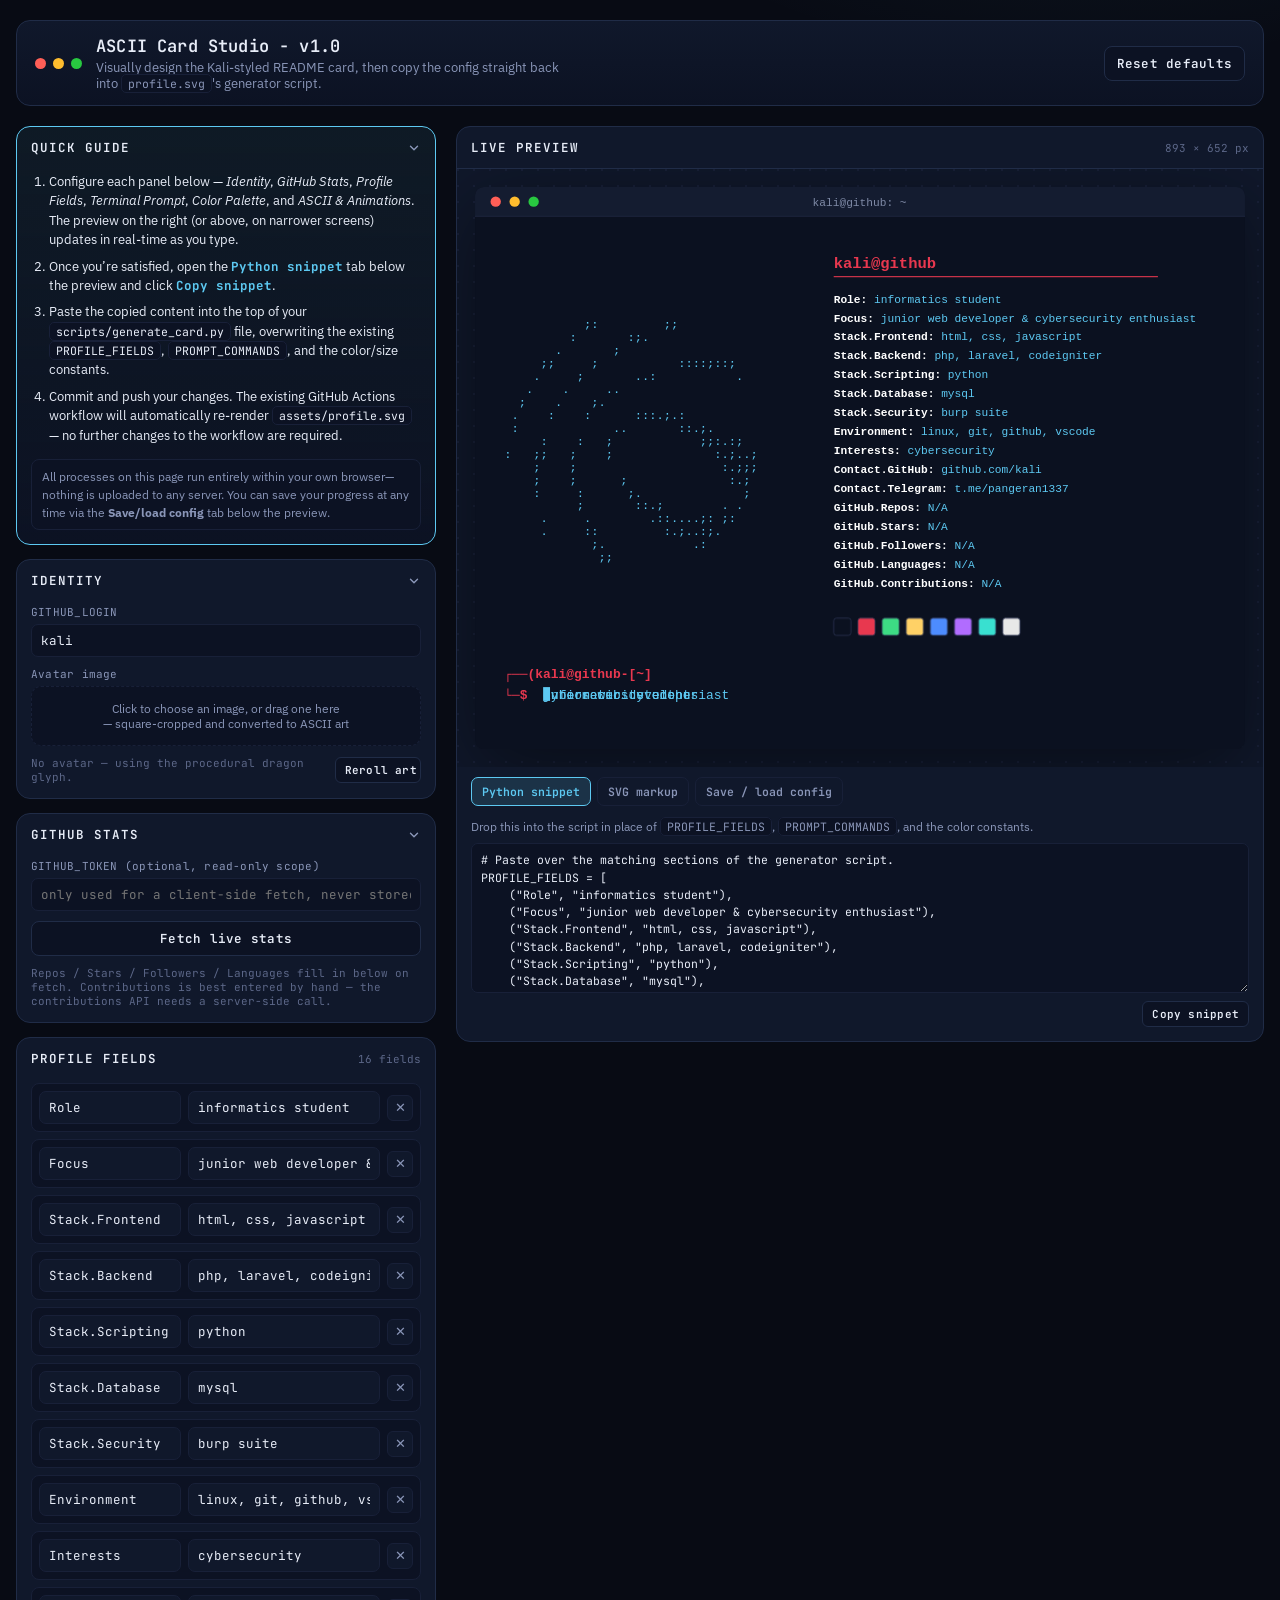
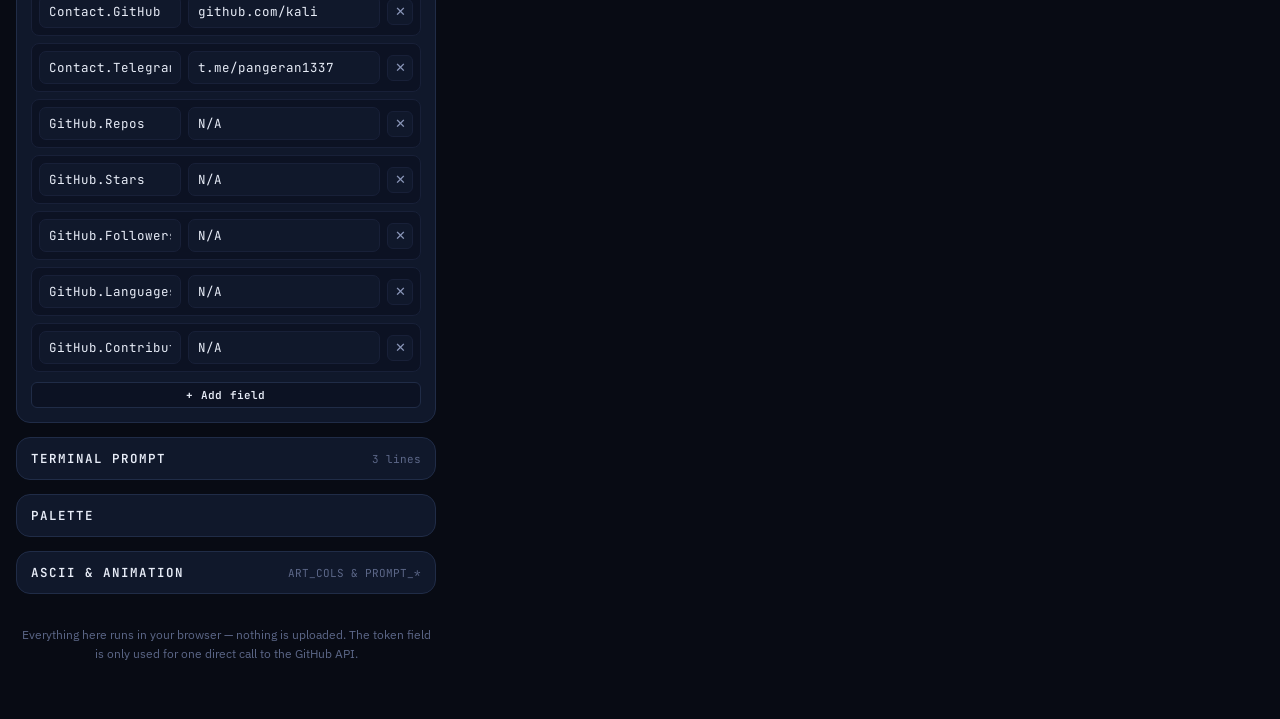
==== index.html @ 42ff266e "feat: add index.html for web version ascii profile card generate" ====
<!--
ASCII Card Studio
Developed by GitHub user @pangeran-droid — github.com/pangeran-droid
Part of the ascii-profile-card repository.
-->
<!doctype html><html><head><meta charset=utf8><meta name=viewport content="width=device-width,initial-scale=1,viewport-fit=cover"><style>:root{color-scheme:light;box-sizing:border-box;padding-top:env(safe-area-inset-top,0px);padding-bottom:env(safe-area-inset-bottom,0px)}html{scroll-padding-top:env(safe-area-inset-top,0px)}body{margin:0;padding:0;font:14px -apple-system,BlinkMacSystemFont,sans-serif;background:#fff;color:#000}img{max-width:100%}[hidden]:not([hidden=until-found i]){display:none!important}</style></head><body>
<title>ASCII Card Studio</title>
<link rel="preconnect" href="https://fonts.googleapis.com">
<link rel="preconnect" href="https://fonts.gstatic.com" crossorigin>
<link href="https://fonts.googleapis.com/css2?family=JetBrains+Mono:wght@400;500;600;700&family=IBM+Plex+Sans:wght@400;500;600&display=swap" rel="stylesheet">
<style>
  /* Layout: two-pane workbench -- a scrollable control rail feeds a sticky
     terminal-card preview; under 860px the preview floats to the top and
     the rail drops below it so the result is always the first thing seen. */
  :root{
    --bg: #080b14;
    --panel: #10182b;
    --panel-2: #0c1223;
    --border: #202c47;
    --border-soft: #182038;
    --fg: #e8edf8;
    --muted: #8a96b8;
    --muted-2: #5c6788;
    --accent: #5dc9f2;
    --accent-soft: rgba(93,201,242,.14);
    --danger: #ef4b61;
    --ok: #3ddc84;
    --warn: #ffd166;
    --font-display: 'JetBrains Mono', ui-monospace, 'SFMono-Regular', Menlo, Consolas, monospace;
    --font-body: 'IBM Plex Sans', system-ui, -apple-system, sans-serif;
    --font-mono: 'JetBrains Mono', ui-monospace, Menlo, monospace;
    color-scheme: dark;
  }
  *{box-sizing:border-box}
  body{
    background:
      radial-gradient(900px 500px at 85% -10%, rgba(93,201,242,.08), transparent 60%),
      var(--bg);
    color:var(--fg);
    font-family:var(--font-body);
    padding-inline:16px;
    min-height:100%;
  }
  ::selection{background:var(--accent-soft);color:var(--fg)}
  h1,h2,h3{font-family:var(--font-display);font-weight:600;letter-spacing:.01em;margin:0}
  a{color:var(--accent)}
  .app{max-width:1280px;margin:0 auto;padding-block:20px 56px}

  .topbar{
    display:flex;align-items:center;gap:14px;flex-wrap:wrap;
    padding:14px 18px;border:1px solid var(--border);border-radius:14px;
    background:linear-gradient(180deg,var(--panel),var(--panel-2));
    margin-bottom:20px;
  }
  .topbar .dots{display:flex;gap:7px;flex:0 0 auto}
  .topbar .dot{width:11px;height:11px;border-radius:50%}
  .topbar .dot.r{background:#ff5f57}.topbar .dot.y{background:#febc2e}.topbar .dot.g{background:#28c840}
  .topbar .titles{flex:1 1 auto;min-width:0}
  .topbar h1{font-size:17px;color:var(--fg)}
  .topbar p{margin:2px 0 0;font-size:12.5px;color:var(--muted);max-width:60ch}
  .topbar .actions{display:flex;gap:8px;flex:0 0 auto}

  .btn{
    font-family:var(--font-display);font-size:12.5px;font-weight:600;letter-spacing:.02em;
    color:var(--fg);background:var(--panel-2);border:1px solid var(--border);
    border-radius:8px;padding:8px 12px;cursor:pointer;white-space:nowrap;
    transition:border-color .15s,background .15s,transform .05s;
  }
  .btn:hover{border-color:var(--accent);background:#0e1730}
  .btn:active{transform:translateY(1px)}
  .btn:focus-visible{outline:2px solid var(--accent);outline-offset:2px}
  .btn.primary{background:var(--accent);color:#06121c;border-color:var(--accent)}
  .btn.primary:hover{background:#7ad4f5}
  .btn.ghost{background:transparent}
  .btn.danger{color:var(--danger);border-color:rgba(239,75,97,.4)}
  .btn.small{padding:5px 9px;font-size:11px;border-radius:6px}
  .btn[disabled]{opacity:.45;cursor:not-allowed}

  .grid{display:grid;grid-template-columns:minmax(0,420px) 1fr;gap:20px;align-items:start}
  @media (max-width:860px){ .grid{grid-template-columns:1fr} }
  .rail{order:1;display:flex;flex-direction:column;gap:14px;min-width:0}
  .stage{order:2;position:sticky;top:16px;min-width:0}
  @media (max-width:860px){
    .rail{order:2}
    .stage{order:1;position:static}
  }

  .card{
    border:1px solid var(--border);border-radius:14px;background:var(--panel);
    overflow:hidden;
  }
  .card > summary, .card > .card-head{
    display:flex;align-items:center;justify-content:space-between;gap:10px;
    padding:12px 14px;cursor:pointer;list-style:none;user-select:none;
  }
  .card > summary::-webkit-details-marker{display:none}
  .card-head h2{font-size:12.5px;text-transform:uppercase;letter-spacing:.08em;color:var(--fg)}
  .card-head .hint{font-size:11px;color:var(--muted-2);font-family:var(--font-mono)}
  .chev{color:var(--muted);transition:transform .15s;flex:0 0 auto}
  details[open] > summary .chev{transform:rotate(90deg)}
  .card-body{padding:4px 14px 14px;display:flex;flex-direction:column;gap:10px}

  label.field{display:flex;flex-direction:column;gap:5px;min-width:0}
  label.field .lbl{font-size:11px;color:var(--muted);font-family:var(--font-mono);letter-spacing:.02em}
  input[type=text], input[type=password], textarea{
    font-family:var(--font-mono);font-size:12.5px;color:var(--fg);
    background:var(--panel-2);border:1px solid var(--border-soft);border-radius:7px;
    padding:7px 9px;width:100%;min-width:0;
  }
  input[type=text]:focus, input[type=password]:focus, textarea:focus{
    outline:none;border-color:var(--accent);
  }
  textarea{resize:vertical;line-height:1.5}
  .row{display:flex;gap:8px;align-items:center;min-width:0}
  .row > *{min-width:0}
  .grow{flex:1 1 auto}

  .listitem{
    display:flex;gap:7px;align-items:center;padding:7px;border:1px solid var(--border-soft);
    border-radius:8px;background:var(--panel-2);
  }
  .listitem input[type=text]{background:var(--panel)}
  .iconbtn{
    flex:0 0 auto;width:26px;height:26px;display:grid;place-items:center;border-radius:6px;
    border:1px solid var(--border-soft);background:var(--panel);color:var(--muted);cursor:pointer;
  }
  .iconbtn:hover{color:var(--danger);border-color:rgba(239,75,97,.4)}

  .colorrow{display:flex;align-items:center;gap:8px}
  .colorrow .swatchpick{flex:0 0 auto;width:30px;height:30px;border-radius:7px;border:1px solid var(--border-soft);padding:0;background:none;cursor:pointer}
  .colorrow .name{flex:0 0 108px;font-size:12px;color:var(--muted);font-family:var(--font-mono)}
  .colorrow input[type=text]{flex:1 1 auto}
  .palettegrid{display:grid;grid-template-columns:repeat(4,1fr);gap:8px}
  .palettegrid .swatchpick{width:100%;aspect-ratio:1;border-radius:8px;border:1px solid var(--border-soft);cursor:pointer}

  .dropzone{
    border:1.5px dashed var(--border-soft);border-radius:10px;padding:14px;text-align:center;
    color:var(--muted);font-size:12px;cursor:pointer;background:var(--panel-2);
  }
  .dropzone:hover{border-color:var(--accent);color:var(--fg)}
  .dropzone.drag{border-color:var(--accent);background:var(--accent-soft)}
  .avatarpreview{display:flex;align-items:center;gap:10px}
  .avatarpreview img{width:44px;height:44px;object-fit:cover;border-radius:8px;border:1px solid var(--border-soft)}
  .statustext{font-size:11px;color:var(--muted-2);font-family:var(--font-mono);min-height:14px}
  .statustext.ok{color:var(--ok)}
  .statustext.err{color:var(--danger)}

  .stagecard{border:1px solid var(--border);border-radius:14px;background:var(--panel);overflow:hidden}
  .stagehead{display:flex;align-items:center;justify-content:space-between;gap:10px;padding:12px 14px;border-bottom:1px solid var(--border)}
  .stagehead h2{font-size:12.5px;text-transform:uppercase;letter-spacing:.08em}
  .dims{font-size:11px;color:var(--muted-2);font-family:var(--font-mono);font-variant-numeric:tabular-nums}
  .stagebody{padding:18px;overflow:auto;background:
    radial-gradient(circle at 1px 1px, var(--border-soft) 1px, transparent 0) 0 0/16px 16px;
  }
  .stagebody svg{display:block;max-width:100%;height:auto;margin-inline:auto;filter:drop-shadow(0 20px 40px rgba(0,0,0,.45))}

  .exporttabs{display:flex;gap:6px;padding:10px 14px 0;flex-wrap:wrap}
  .exporttab{
    font-family:var(--font-display);font-size:11.5px;font-weight:600;color:var(--muted);
    background:transparent;border:1px solid var(--border-soft);border-radius:7px;padding:6px 10px;cursor:pointer;
  }
  .exporttab.active{color:var(--accent);border-color:var(--accent);background:var(--accent-soft)}
  .exportpane{display:none;padding:12px 14px 14px;flex-direction:column;gap:8px}
  .exportpane.active{display:flex}
  .exportpane textarea{height:150px;font-size:11.5px}
  .exportpane p{margin:0;font-size:11.5px;color:var(--muted);line-height:1.5}
  .exportpane .row{justify-content:flex-end}

  code.inline{font-family:var(--font-mono);background:var(--panel-2);border:1px solid var(--border-soft);padding:1px 6px;border-radius:5px;font-size:11.5px}
  .foot{margin-top:18px;font-size:11.5px;color:var(--muted-2);line-height:1.6;text-align:center}
  .foot a{color:var(--muted)}

  .guide{border-color:var(--accent);background:linear-gradient(180deg,rgba(93,201,242,.08),var(--panel-2))}
  .guide ol{margin:0;padding-left:18px;display:flex;flex-direction:column;gap:7px;font-size:12.5px;color:var(--fg);line-height:1.55}
  .guide ol b{color:var(--accent);font-family:var(--font-mono)}
  .guide .note{margin-top:4px;font-size:11.5px;color:var(--muted);background:var(--panel-2);border:1px solid var(--border-soft);border-radius:8px;padding:8px 10px;line-height:1.55}

  .fieldgrid2{display:grid;grid-template-columns:1fr 1fr;gap:10px}
  @media (max-width:420px){ .fieldgrid2{grid-template-columns:1fr} }
  label.field input[type=number]{
    font-family:var(--font-mono);font-size:12.5px;color:var(--fg);
    background:var(--panel-2);border:1px solid var(--border-soft);border-radius:7px;
    padding:7px 9px;width:100%;
  }
  label.field input[type=number]:focus{outline:none;border-color:var(--accent)}
  label.field input[type=range]{width:100%;accent-color:var(--accent)}
  .rangeval{font-family:var(--font-mono);font-size:11px;color:var(--accent);font-variant-numeric:tabular-nums}
  .helptext{font-size:11px;color:var(--muted-2);line-height:1.5;margin:0}
</style>

<div class="app">

  <div class="topbar">
    <div class="dots"><span class="dot r"></span><span class="dot y"></span><span class="dot g"></span></div>
    <div class="titles">
      <h1>ASCII Card Studio - v1.0</h1>
      <p>Visually design the Kali-styled README card, then copy the config straight back into <code class="inline">profile.svg</code>'s generator script.</p>
    </div>
    <div class="actions">
      <button class="btn" id="btnReset" type="button">Reset defaults</button>
    </div>
  </div>

  <div class="grid">

    <div class="rail">

      <details class="card guide" open>
        <summary class="card-head"><h2>Quick guide</h2><svg class="chev" width="14" height="14" viewBox="0 0 24 24" fill="none"><path d="M9 6l6 6-6 6" stroke="currentColor" stroke-width="2.4" stroke-linecap="round" stroke-linejoin="round"/></svg></summary>
        <div class="card-body">
        <ol>
          <li>Configure each panel below — <i>Identity</i>, <i>GitHub Stats</i>, <i>Profile Fields</i>, <i>Terminal Prompt</i>, <i>Color Palette</i>, and <i>ASCII &amp; Animations</i>. The preview on the right (or above, on narrower screens) updates in real-time as you type.</li>
          <li>Once you’re satisfied, open the <b>Python snippet</b> tab below the preview and click <b>Copy snippet</b>.</li>
          <li>Paste the copied content into the top of your <code class="inline">scripts/generate_card.py</code> file, overwriting the existing <code class="inline">PROFILE_FIELDS</code>, <code class="inline">PROMPT_COMMANDS</code>, and the color/size constants.</li>
          <li>Commit and push your changes. The existing GitHub Actions workflow will automatically re-render <code class="inline">assets/profile.svg</code> — no further changes to the workflow are required.</li>
        </ol>
          <div class="note">All processes on this page run entirely within your own browser—nothing is uploaded to any server. You can save your progress at any time via the <b>Save/load config</b> tab below the preview.</div>
        </div>
      </details>

      <details class="card" open>
        <summary class="card-head"><h2>Identity</h2><svg class="chev" width="14" height="14" viewBox="0 0 24 24" fill="none"><path d="M9 6l6 6-6 6" stroke="currentColor" stroke-width="2.4" stroke-linecap="round" stroke-linejoin="round"/></svg></summary>
        <div class="card-body">
          <label class="field">
            <span class="lbl">GITHUB_LOGIN</span>
            <input type="text" id="inpLogin" value="kali" spellcheck="false">
          </label>

          <label class="field">
            <span class="lbl">Avatar image</span>
            <div class="dropzone" id="dropzone" tabindex="0" role="button" aria-label="Upload avatar image">
              Click to choose an image, or drag one here<br>— square-cropped and converted to ASCII art
            </div>
            <input type="file" id="inpAvatar" accept="image/*" hidden>
          </label>
          <div class="avatarpreview" id="avatarPreviewRow" hidden>
            <img id="avatarThumb" alt="">
            <div class="grow">
              <div style="font-size:12px">Avatar set</div>
              <div class="statustext" id="avatarStatus"></div>
            </div>
            <button class="btn small danger" id="btnRemoveAvatar" type="button">Remove</button>
          </div>
          <div class="row" id="rerollRow">
            <span class="statustext grow" id="dragonStatus">No avatar — using the procedural dragon glyph.</span>
            <button class="btn small" id="btnReroll" type="button">Reroll art</button>
          </div>
        </div>
      </details>

      <details class="card" open>
        <summary class="card-head"><h2>GitHub stats</h2><svg class="chev" width="14" height="14" viewBox="0 0 24 24" fill="none"><path d="M9 6l6 6-6 6" stroke="currentColor" stroke-width="2.4" stroke-linecap="round" stroke-linejoin="round"/></svg></summary>
        <div class="card-body">
          <label class="field">
            <span class="lbl">GITHUB_TOKEN (optional, read-only scope)</span>
            <input type="password" id="inpToken" placeholder="only used for a client-side fetch, never stored" spellcheck="false">
          </label>
          <div class="row">
            <button class="btn grow" id="btnFetchStats" type="button">Fetch live stats</button>
          </div>
          <div class="statustext" id="statsStatus">Repos / Stars / Followers / Languages fill in below on fetch. Contributions is best entered by hand — the contributions API needs a server-side call.</div>
        </div>
      </details>

      <details class="card" open>
        <summary class="card-head"><h2>Profile fields</h2><span class="hint" id="fieldsCount"></span></summary>
        <div class="card-body">
          <div id="fieldsList" style="display:flex;flex-direction:column;gap:7px"></div>
          <button class="btn small" id="btnAddField" type="button">+ Add field</button>
        </div>
      </details>

      <details class="card">
        <summary class="card-head"><h2>Terminal prompt</h2><span class="hint" id="promptCount"></span></summary>
        <div class="card-body">
          <p style="margin:0;font-size:11.5px;color:var(--muted)">Each line is typed, held, then deleted in the looping terminal prompt.</p>
          <div id="promptList" style="display:flex;flex-direction:column;gap:7px"></div>
          <button class="btn small" id="btnAddPrompt" type="button">+ Add line</button>
        </div>
      </details>

      <details class="card">
        <summary class="card-head"><h2>Palette</h2></summary>
        <div class="card-body">
          <div class="colorrow"><span class="name">Window bg</span><input type="color" class="swatchpick" id="pickBg"><input type="text" class="grow" id="textBg"></div>
          <div class="colorrow"><span class="name">Title bar</span><input type="color" class="swatchpick" id="pickTitlebar"><input type="text" class="grow" id="textTitlebar"></div>
          <div class="colorrow"><span class="name">Title text</span><input type="color" class="swatchpick" id="pickTitleText"><input type="text" class="grow" id="textTitleText"></div>
          <div class="colorrow"><span class="name">ASCII art</span><input type="color" class="swatchpick" id="pickAccent"><input type="text" class="grow" id="textAccent"></div>
          <div class="colorrow"><span class="name">Header / prompt</span><input type="color" class="swatchpick" id="pickHeader"><input type="text" class="grow" id="textHeader"></div>
          <div class="colorrow"><span class="name">Field labels</span><input type="color" class="swatchpick" id="pickLabel"><input type="text" class="grow" id="textLabel"></div>
          <div class="colorrow"><span class="name">Field values</span><input type="color" class="swatchpick" id="pickValue"><input type="text" class="grow" id="textValue"></div>
          <span class="lbl" style="margin-top:4px">Swatch row (8)</span>
          <div class="palettegrid" id="paletteGrid"></div>
        </div>
      </details>

      <details class="card">
        <summary class="card-head"><h2>ASCII &amp; animation</h2><span class="hint">ART_COLS &amp; PROMPT_*</span></summary>
        <div class="card-body">
          <label class="field">
            <span class="lbl">ART_COLS — ASCII art width (in characters)</span>
            <div class="row">
              <input type="range" id="rngArtCols" min="20" max="60" step="1" class="grow">
              <span class="rangeval" id="valArtCols">40</span>
            </div>
            <p class="helptext">A higher value results in a more detailed avatar/dragon, but makes the card wider.</p>
          </label>

          <div class="fieldgrid2">
            <label class="field">
              <span class="lbl">Typing speed (seconds/character)</span>
              <input type="number" id="inpTypeSpeed" min="0.01" max="1" step="0.01">
            </label>
            <label class="field">
              <span class="lbl">Deleting speed (seconds/character)</span>
              <input type="number" id="inpDeleteSpeed" min="0.01" max="1" step="0.005">
            </label>
            <label class="field">
              <span class="lbl">Pause after typing finishes (seconds)</span>
              <input type="number" id="inpHoldTime" min="0" max="10" step="0.1">
            </label>
            <label class="field">
              <span class="lbl">Pause before the next line (seconds)</span>
              <input type="number" id="inpGapTime" min="0" max="10" step="0.1">
            </label>
          </div>
          <p class="helptext">These values ​​correspond exactly to <code class="inline">ART_COLS</code>, <code class="inline">PROMPT_TYPE_SPEED</code>, <code class="inline">PROMPT_DELETE_SPEED</code>, <code class="inline">PROMPT_HOLD_TIME</code>, and <code class="inline">PROMPT_GAP_TIME</code> in the Python script—changing them here will also update them in the Python snippet tab.</p>
        </div>
      </details>

      <div class="foot">Everything here runs in your browser — nothing is uploaded. The token field is only used for one direct call to the GitHub API.</div>
    </div>

    <div class="stage">
      <div class="stagecard">
        <div class="stagehead">
          <h2>Live preview</h2>
          <span class="dims" id="dimsText">— × —</span>
        </div>
        <div class="stagebody">
          <div id="svgHost"></div>
        </div>
        <div class="exporttabs">
          <button class="exporttab active" data-pane="python" type="button">Python snippet</button>
          <button class="exporttab" data-pane="svg" type="button">SVG markup</button>
          <button class="exporttab" data-pane="config" type="button">Save / load config</button>
        </div>

        <div class="exportpane active" data-pane="python">
          <p>Drop this into the script in place of <code class="inline">PROFILE_FIELDS</code>, <code class="inline">PROMPT_COMMANDS</code>, and the color constants.</p>
          <textarea id="outPython" readonly spellcheck="false"></textarea>
          <div class="row"><button class="btn small" id="btnCopyPython" type="button">Copy snippet</button></div>
        </div>

        <div class="exportpane" data-pane="svg">
          <p>Download links can't trigger a save from inside this preview — copy the markup, or open it in a new tab and use the browser's "Save As".</p>
          <textarea id="outSvg" readonly spellcheck="false"></textarea>
          <div class="row">
            <a class="btn small ghost" id="linkOpenSvg" target="_blank" rel="noopener">Open in new tab</a>
            <button class="btn small" id="btnCopySvg" type="button">Copy markup</button>
          </div>
        </div>

        <div class="exportpane" data-pane="config">
          <p>Save your in-progress design to come back to later, including the avatar.</p>
          <textarea id="outConfig" readonly spellcheck="false"></textarea>
          <div class="row">
            <label class="btn small ghost" style="cursor:pointer">Load file<input type="file" id="inpConfigFile" accept="application/json" hidden></label>
            <button class="btn small" id="btnCopyConfig" type="button">Copy JSON</button>
          </div>
          <label class="field">
            <span class="lbl">…or paste config JSON here and apply</span>
            <textarea id="inpConfigPaste" placeholder="{ &quot;login&quot;: ... }" spellcheck="false" style="height:70px"></textarea>
          </label>
          <div class="row"><button class="btn small" id="btnApplyConfig" type="button">Apply pasted config</button></div>
          <div class="statustext" id="configStatus"></div>
        </div>
      </div>
    </div>

  </div>
</div>

<script>
(function(){
  "use strict";

  // ---- constants ported from the Python generator -------------------------
  var RAMP = " .:+#@";
  var CELL_W = 8.4, CELL_H = 15.0, ART_COLS = 40, TITLEBAR_H = 34;
  var PROMPT_TYPE_SPEED = 0.08, PROMPT_DELETE_SPEED = 0.045,
      PROMPT_HOLD_TIME = 1.1, PROMPT_GAP_TIME = 0.4, PROMPT_CHAR_W = 9.0;

  function xmlEscape(s){
    return String(s)
      .replace(/&/g,'&amp;').replace(/</g,'&lt;').replace(/>/g,'&gt;')
      .replace(/"/g,'&quot;').replace(/'/g,'&apos;');
  }
  function pyStr(s){ return '"' + String(s).replace(/\\/g,'\\\\').replace(/"/g,'\\"') + '"'; }
  function clamp(v,a,b){ return Math.max(a, Math.min(b, v)); }
  function mod(a,n){ return ((a % n) + n) % n; }

  // ---- default state --------------------------------------------------------
  function defaultState(){
    return {
      login: "kali",
      fields: [
        ["Role", "informatics student"],
        ["Focus", "junior web developer & cybersecurity enthusiast"],
        ["Stack.Frontend", "html, css, javascript"],
        ["Stack.Backend", "php, laravel, codeigniter"],
        ["Stack.Scripting", "python"],
        ["Stack.Database", "mysql"],
        ["Stack.Security", "burp suite"],
        ["Environment", "linux, git, github, vscode"],
        ["Interests", "cybersecurity"],
        ["Contact.GitHub", "github.com/kali"],
        ["Contact.Telegram", "t.me/pangeran1337"],
        ["GitHub.Repos", "N/A"],
        ["GitHub.Stars", "N/A"],
        ["GitHub.Followers", "N/A"],
        ["GitHub.Languages", "N/A"],
        ["GitHub.Contributions", "N/A"]
      ],
      promptCommands: ["informatics student", "junior web developer", "cybersecurity enthusiast"],
      colors: {
        bg: "#0b1120", titlebar: "#141c30", titleText: "#7f8aa6",
        accent: "#5dc9f2", header: "#e8384f", label: "#ffffff", value: "#5dc9f2",
        palette: ["#0b1120", "#e8384f", "#3ddc84", "#ffd166", "#4d8cff", "#b16cff", "#39e0d0", "#e8e8e8"]
      },
      advanced: {
        artCols: 40,
        typeSpeed: 0.08,
        deleteSpeed: 0.045,
        holdTime: 1.1,
        gapTime: 0.4,
        charW: 9.0
      },
      avatarDataUrl: null
    };
  }
  var state = defaultState();
  var artRows = [];
  var avatarImgEl = null; // cached <img> so ART_COLS changes can re-sample without a re-upload

  function syncAdvancedGlobals(){
    ART_COLS = clamp(Math.round(state.advanced.artCols) || 40, 10, 120);
    PROMPT_TYPE_SPEED = state.advanced.typeSpeed > 0 ? state.advanced.typeSpeed : 0.08;
    PROMPT_DELETE_SPEED = state.advanced.deleteSpeed > 0 ? state.advanced.deleteSpeed : 0.045;
    PROMPT_HOLD_TIME = Math.max(0, state.advanced.holdTime);
    PROMPT_GAP_TIME = Math.max(0, state.advanced.gapTime);
    PROMPT_CHAR_W = Math.max(0, state.advanced.charW);
  }

  // ---- procedural dragon art (used when no avatar is set) -------------------
  function asciiRowsDragon(){
    var rowsN = Math.max(1, Math.round(ART_COLS * (CELL_W / CELL_H)));
    var midChars = ":;.";
    function inDragon(x, y){
      var nx = (x - ART_COLS * 0.42) / (ART_COLS / 2);
      var ny = (y - rowsN * 0.5) / (rowsN / 2);
      var r = Math.sqrt(nx*nx + ny*ny);
      var theta = (nx * 3.4 + ny * 2.1);
      var spiral = Math.abs(mod(r * 5.0 - theta, 2.0) - 1.0) < 0.22;
      return spiral && r < 0.9;
    }
    var out = [];
    for (var y = 0; y < rowsN; y++){
      var line = "";
      for (var x = 0; x < ART_COLS; x++){
        if (inDragon(x, y)) line += (Math.random() < 0.12) ? " " : midChars[Math.floor(Math.random()*midChars.length)];
        else line += " ";
      }
      out.push(line);
    }
    return out;
  }

  // ---- avatar -> ASCII art via canvas ---------------------------------------
  function asciiRowsFromImage(img){
    return new Promise(function(resolve){
      var w = img.naturalWidth, h = img.naturalHeight;
      var side = Math.min(w, h);
      var left = Math.floor((w - side) / 2), top = Math.floor((h - side) / 2);
      var cap = 420;
      var scale = side > cap ? cap / side : 1;
      var outSide = Math.max(1, Math.round(side * scale));

      var crop = document.createElement("canvas");
      crop.width = outSide; crop.height = outSide;
      var cctx = crop.getContext("2d");
      cctx.drawImage(img, left, top, side, side, 0, 0, outSide, outSide);
      var data = cctx.getImageData(0, 0, outSide, outSide).data;

      var minAlpha = 255;
      for (var i = 3; i < data.length; i += 4) if (data[i] < minAlpha) minAlpha = data[i];
      var hasRealAlpha = minAlpha < 250;

      var n = outSide * outSide;
      var alphaArr = new Float32Array(n);
      var grayArr = new Float32Array(n);

      if (hasRealAlpha){
        for (var p0 = 0, idx0 = 3; p0 < n; p0++, idx0 += 4) alphaArr[p0] = data[idx0];
      } else {
        var m = Math.max(2, Math.round(outSide * 0.05));
        var rs = [], gs = [], bs = [];
        function collect(x0,x1,y0,y1){
          for (var y = y0; y < y1; y++) for (var x = x0; x < x1; x++){
            var k = (y * outSide + x) * 4;
            rs.push(data[k]); gs.push(data[k+1]); bs.push(data[k+2]);
          }
        }
        collect(0, m, 0, m); collect(outSide-m, outSide, 0, m);
        collect(0, m, outSide-m, outSide); collect(outSide-m, outSide, outSide-m, outSide);
        function median(arr){ var s = arr.slice().sort(function(a,b){return a-b;}); var mid = Math.floor(s.length/2); return s.length % 2 ? s[mid] : (s[mid-1]+s[mid])/2; }
        var br = median(rs), bgc = median(gs), bb = median(bs);
        for (var y2 = 0; y2 < outSide; y2++) for (var x2 = 0; x2 < outSide; x2++){
          var k2 = (y2*outSide+x2)*4;
          var dr = data[k2]-br, dg = data[k2+1]-bgc, db = data[k2+2]-bb;
          var dist = Math.sqrt(dr*dr+dg*dg+db*db);
          alphaArr[y2*outSide+x2] = clamp((dist - 42.0) * 6.0, 0, 255);
        }
      }
      for (var p1 = 0, idx1 = 0; p1 < n; p1++, idx1 += 4){
        grayArr[p1] = data[idx1]*0.299 + data[idx1+1]*0.587 + data[idx1+2]*0.114;
      }

      var rowsN = Math.max(1, Math.round(ART_COLS * (CELL_W / CELL_H)));

      function resizeChannel(arr){
        var src = document.createElement("canvas");
        src.width = outSide; src.height = outSide;
        var sctx = src.getContext("2d");
        var sdata = sctx.createImageData(outSide, outSide);
        for (var q = 0; q < arr.length; q++){
          var v = clamp(Math.round(arr[q]), 0, 255);
          sdata.data[q*4] = v; sdata.data[q*4+1] = v; sdata.data[q*4+2] = v; sdata.data[q*4+3] = 255;
        }
        sctx.putImageData(sdata, 0, 0);
        var dst = document.createElement("canvas");
        dst.width = ART_COLS; dst.height = rowsN;
        var dctx = dst.getContext("2d");
        dctx.imageSmoothingEnabled = true;
        try { dctx.imageSmoothingQuality = "high"; } catch(e){}
        dctx.drawImage(src, 0, 0, outSide, outSide, 0, 0, ART_COLS, rowsN);
        return dctx.getImageData(0, 0, ART_COLS, rowsN).data;
      }

      var alphaSmall = resizeChannel(alphaArr);
      var graySmall = resizeChannel(grayArr);

      var rows = [];
      for (var ry = 0; ry < rowsN; ry++){
        var line = "";
        for (var rx = 0; rx < ART_COLS; rx++){
          var pp = (ry*ART_COLS+rx)*4;
          var fg = alphaSmall[pp] / 255.0;
          if (fg < 0.22){ line += " "; continue; }
          var lum = graySmall[pp] / 255.0;
          var ci = Math.min(RAMP.length - 2, Math.floor(lum * (RAMP.length - 1)));
          line += RAMP[ci];
        }
        rows.push(line);
      }
      resolve(rows);
    });
  }

  // ---- terminal prompt typing animation (SVG) --------------------------------
  function buildPromptTypingSvg(commands, x, y){
    if (!commands.length) commands = [""];
    var durations = commands.map(function(c){
      var n = Math.max(1, c.length);
      return n*PROMPT_TYPE_SPEED + PROMPT_HOLD_TIME + n*PROMPT_DELETE_SPEED + PROMPT_GAP_TIME;
    });
    var total = durations.reduce(function(a,b){return a+b;}, 0) || 1;
    var maxW = Math.max.apply(null, commands.map(function(c){return c.length;})) * PROMPT_CHAR_W;

    var keyframesCss = [], cursorStops = [], groupsSvg = [];
    var t = 0;
    commands.forEach(function(cmd, i){
      var n = Math.max(1, cmd.length);
      var fullW = n * PROMPT_CHAR_W;
      var typeDur = n * PROMPT_TYPE_SPEED;
      var deleteDur = n * PROMPT_DELETE_SPEED;
      var tStart = t;
      var tTypeEnd = tStart + typeDur;
      var tHoldEnd = tTypeEnd + PROMPT_HOLD_TIME;
      var tDeleteEnd = tHoldEnd + deleteDur;
      t = tDeleteEnd + PROMPT_GAP_TIME;

      function pct(sec){ return Math.round(clamp(sec/total*100, 0, 100) * 1000) / 1000; }

      var stops = [
        [0, 0, "steps(1, jump-end)"],
        [pct(tStart), 0, "steps(" + n + ", jump-end)"],
        [pct(tTypeEnd), fullW, "steps(1, jump-end)"],
        [pct(tHoldEnd), fullW, "steps(" + n + ", jump-end)"],
        [pct(tDeleteEnd), 0, "steps(1, jump-end)"],
        [100, 0, "steps(1, jump-end)"]
      ];
      var seen = [];
      stops.forEach(function(s){
        if (seen.length && seen[seen.length-1][0] === s[0]) seen[seen.length-1] = s;
        else seen.push(s);
      });

      var body = seen.map(function(s){ return s[0] + "% { width: " + s[1].toFixed(1) + "px; animation-timing-function: " + s[2] + "; }"; }).join(" ");
      keyframesCss.push("@keyframes promptClip" + i + " { " + body + " }");
      cursorStops = cursorStops.concat(seen);

      groupsSvg.push('\n      <clipPath id="promptClip' + i + '">\n        <rect x="' + x + '" y="' + (y-14) + '" width="' + fullW.toFixed(1) + '" height="20" class="promptClipRect' + i + '" />\n      </clipPath>');
    });

    var textSvg = commands.map(function(cmd, i){
      var fullW = Math.max(1, cmd.length) * PROMPT_CHAR_W;
      return '\n      <text x="' + x + '" y="' + y + '" class="promptcmd" clip-path="url(#promptClip' + i + ')" textLength="' + fullW.toFixed(1) + '" lengthAdjust="spacingAndGlyphs" xml:space="preserve">' + xmlEscape(cmd) + '</text>';
    }).join("");

    var clipAnimCss = commands.map(function(_, i){
      return ".promptClipRect" + i + " { animation: promptClip" + i + " " + total.toFixed(3) + "s infinite; }";
    }).join("\n      ");

    var cursorBody = cursorStops.map(function(s){
      return s[0] + "% { transform: translateX(" + s[1].toFixed(1) + "px); animation-timing-function: " + s[2] + "; }";
    }).join(" ");
    var cursorCss = "@keyframes promptCursorMove { " + cursorBody + " }\n      .promptcursor { animation: promptCursorMove " + total.toFixed(3) + "s infinite, blink 1s steps(1) infinite; }";

    var cursorSvg = '<rect x="' + x.toFixed(1) + '" y="' + (y-14).toFixed(1) + '" width="8" height="16" class="promptcursor" />';

    var style = keyframesCss.join("\n      ") + "\n      " + clipAnimCss + "\n      " + cursorCss;
    var defs = groupsSvg.join("");
    return { style: style, defs: defs, cmdSvg: textSvg, cursorSvg: cursorSvg, maxW: maxW };
  }

  // ---- full card SVG, ported 1:1 from build_svg() in the Python script -------
  function buildSvg(rows, fields, login, colors, promptCommands){
    var PAD = 34, ART_W = ART_COLS * CELL_W, ART_H = rows.length * CELL_H, GAP = 46,
        FIELD_LINE_H = 22, HEADER_H = 26, RULE_GAP = 10, SWATCH = 20, SWATCH_GAP = 8, PROMPT_H = 62;

    var infoX = PAD + ART_W + GAP;
    var headerY = TITLEBAR_H + PAD + HEADER_H;
    var ruleY = headerY + RULE_GAP;
    var fieldsStartY = ruleY + 30;

    var fieldsH = fields.length * FIELD_LINE_H;
    var swatchY = fieldsStartY + fieldsH + 14;
    var infoBottom = swatchY + SWATCH + 10;

    var artTop = fieldsStartY - 12;
    var artBottom = artTop + ART_H;
    var contentBottom = Math.max(infoBottom, artBottom);

    var promptY = contentBottom + 40;
    var H = promptY + PROMPT_H + 20;
    var headerText = login + "@github";
    var ruleLen = Math.max(headerText.length + 2, ART_COLS);
    var longestField = 0;
    fields.forEach(function(f){ longestField = Math.max(longestField, (f[0] + ": " + f[1]).length); });
    var W = infoX + Math.max(360, longestField * 8.2) + PAD;

    var artSvg = rows.map(function(row, i){
      var y = artTop + i*CELL_H + CELL_H*0.8;
      var delay = Math.round(i*0.045*1000)/1000;
      return '\n      <text x="' + PAD + '" y="' + y.toFixed(1) + '" class="art fadein" style="animation-delay:' + delay + 's" textLength="' + ART_W.toFixed(1) + '" lengthAdjust="spacingAndGlyphs" xml:space="preserve">' + xmlEscape(row) + '</text>';
    }).join("");

    var headerSvg = '<text x="' + infoX + '" y="' + headerY + '" class="header">' + xmlEscape(headerText) + '</text>\n  <line x1="' + infoX + '" y1="' + ruleY + '" x2="' + (infoX + ruleLen*9.4) + '" y2="' + ruleY + '" class="rule" />';

    var fieldLines = fields.map(function(f, i){
      var y = fieldsStartY + i*FIELD_LINE_H;
      var delay = 0.5 + i*0.06;
      return '\n      <text x="' + infoX + '" y="' + y + '" class="fieldline typewriter" style="animation-delay:' + delay.toFixed(2) + 's"><tspan class="label">' + xmlEscape(f[0]) + ':</tspan> <tspan class="value">' + xmlEscape(f[1]) + '</tspan></text>';
    }).join("");

    var swatchLines = colors.palette.map(function(color, i){
      var x = infoX + i*(SWATCH + SWATCH_GAP);
      var delay = 0.5 + fields.length*0.06 + i*0.05;
      return '\n      <rect x="' + x.toFixed(1) + '" y="' + swatchY.toFixed(1) + '" width="' + SWATCH + '" height="' + SWATCH + '" rx="3" fill="' + color + '" stroke="#2a3350" stroke-width="1" class="swatch" style="animation-delay:' + delay.toFixed(2) + 's" />';
    }).join("");

    var promptLine1 = "┌──(" + login + "@github-[~]";
    var promptLine2 = "└─$ ";
    var typedX = PAD + (promptLine2.length + 1) * 9.0;
    var typedY = promptY + 24;
    var pp = buildPromptTypingSvg(promptCommands, typedX, typedY);

    var promptSvg = '<text x="' + PAD + '" y="' + promptY + '" class="prompt">' + xmlEscape(promptLine1) + '</text>\n  <text x="' + PAD + '" y="' + typedY + '" class="prompt">' + xmlEscape(promptLine2) + '</text>\n  ' + pp.cmdSvg + '\n  ' + pp.cursorSvg;

    W = Math.max(W, typedX + pp.maxW + PAD);

    var titleText = login + "@github: ~";
    var chromeSvg = '\n  <rect x="0" y="0" width="' + W.toFixed(0) + '" height="' + H.toFixed(0) + '" rx="10" fill="' + colors.bg + '" />\n  <path d="M0,10 a10,10 0 0 1 10,-10 h' + (W-20).toFixed(0) + ' a10,10 0 0 1 10,10 v' + (TITLEBAR_H-10).toFixed(0) + ' h-' + W.toFixed(0) + ' z" fill="' + colors.titlebar + '" />\n  <circle cx="24" cy="' + (TITLEBAR_H/2).toFixed(0) + '" r="6" fill="#ff5f57" />\n  <circle cx="46" cy="' + (TITLEBAR_H/2).toFixed(0) + '" r="6" fill="#febc2e" />\n  <circle cx="68" cy="' + (TITLEBAR_H/2).toFixed(0) + '" r="6" fill="#28c840" />\n  <text x="' + (W/2).toFixed(0) + '" y="' + (TITLEBAR_H/2+5).toFixed(0) + '" text-anchor="middle" class="titletext">' + xmlEscape(titleText) + '</text>\n  <line x1="0" y1="' + TITLEBAR_H + '" x2="' + W.toFixed(0) + '" y2="' + TITLEBAR_H + '" stroke="#1f2740" stroke-width="1" />';

    return '<svg width="' + W.toFixed(0) + '" height="' + H.toFixed(0) + '" viewBox="0 0 ' + W.toFixed(0) + ' ' + H.toFixed(0) + '" xmlns="http://www.w3.org/2000/svg">\n  <defs>\n    <style>\n      .art { font-family: \'Courier New\', monospace; font-size: ' + (CELL_H*0.82).toFixed(1) + 'px; fill: ' + colors.accent + '; white-space: pre; }\n      .header { font-family: \'Courier New\', monospace; font-size: 18px; font-weight: bold; fill: ' + colors.header + '; }\n      .rule { stroke: ' + colors.header + '; stroke-width: 1.4; opacity: 0.85; }\n      .fieldline { font-family: \'Courier New\', monospace; font-size: 13px; }\n      .label { fill: ' + colors.label + '; font-weight: bold; }\n      .value { fill: ' + colors.value + '; }\n      .prompt { font-family: \'Courier New\', monospace; font-size: 15px; font-weight: bold; fill: ' + colors.header + '; }\n      .titletext { font-family: \'Courier New\', monospace; font-size: 13px; fill: ' + colors.titleText + '; }\n      .promptcmd { font-family: \'Courier New\', monospace; font-size: 15px; fill: ' + colors.value + '; white-space: pre; }\n      .promptcursor { fill: ' + colors.accent + '; }\n      ' + pp.style + '\n      .fadein { animation-name: reveal; animation-duration: 0.35s; animation-fill-mode: forwards; animation-timing-function: steps(1); }\n      .typewriter { animation-name: reveal; animation-duration: 0.4s; animation-fill-mode: forwards; animation-timing-function: steps(1); }\n      .swatch { animation-name: revealSwatch; animation-duration: 0.35s; animation-fill-mode: forwards; animation-timing-function: steps(1); }\n      @keyframes reveal { 0% { opacity: 0; } 1%, 100% { opacity: 1; } }\n      @keyframes revealSwatch { 0% { opacity: 0; } 1%, 100% { opacity: 1; } }\n      @keyframes blink { 0%, 49% { opacity: 1; } 50%, 100% { opacity: 0; } }\n    </style>\n    ' + pp.defs + '\n  </defs>\n  ' + chromeSvg + '\n\n  ' + artSvg + '\n\n  ' + headerSvg + '\n  ' + fieldLines + '\n  ' + swatchLines + '\n\n  ' + promptSvg + '\n</svg>';
  }

  function buildPythonSnippet(){
    var fieldsPy = state.fields.map(function(f){ return "    (" + pyStr(f[0]) + ", " + pyStr(f[1]) + "),"; }).join("\n");
    var promptPy = state.promptCommands.map(function(c){ return "    " + pyStr(c) + ","; }).join("\n");
    var palettePy = state.colors.palette.map(pyStr).join(", ");
    return "# Paste over the matching sections of the generator script.\n" +
      "PROFILE_FIELDS = [\n" + fieldsPy + "\n]\n\n" +
      "PROMPT_COMMANDS = [\n" + promptPy + "\n]\n\n" +
      "BG_COLOR = " + pyStr(state.colors.bg) + "\n" +
      "TITLEBAR_COLOR = " + pyStr(state.colors.titlebar) + "\n" +
      "TITLE_TEXT_COLOR = " + pyStr(state.colors.titleText) + "\n" +
      "ACCENT = " + pyStr(state.colors.accent) + "\n" +
      "HEADER_COLOR = " + pyStr(state.colors.header) + "\n" +
      "LABEL_COLOR = " + pyStr(state.colors.label) + "\n" +
      "VALUE_COLOR = " + pyStr(state.colors.value) + "\n" +
      "PALETTE = [" + palettePy + "]\n\n" +
      "ART_COLS = " + (Math.round(state.advanced.artCols) || 40) + "\n\n" +
      "PROMPT_TYPE_SPEED = " + state.advanced.typeSpeed + "\n" +
      "PROMPT_DELETE_SPEED = " + state.advanced.deleteSpeed + "\n" +
      "PROMPT_HOLD_TIME = " + state.advanced.holdTime + "\n" +
      "PROMPT_GAP_TIME = " + state.advanced.gapTime + "\n" +
      "PROMPT_CHAR_W = " + Math.max(0, state.advanced.charW) + "\n\n" +
      "# export GITHUB_LOGIN=" + state.login;
  }

  // ---- DOM wiring -------------------------------------------------------------
  var $ = function(id){ return document.getElementById(id); };
  var svgHost = $("svgHost"), dimsText = $("dimsText");
  var outPython = $("outPython"), outSvg = $("outSvg"), outConfig = $("outConfig");
  var linkOpenSvg = $("linkOpenSvg");
  var renderTimer = null;

  function scheduleRender(){
    if (renderTimer) clearTimeout(renderTimer);
    renderTimer = setTimeout(render, 90);
  }

  function render(){
    syncAdvancedGlobals();
    var login = state.login.trim() || "kali";
    var fields = state.fields.filter(function(f){ return f[0].trim() !== "" || f[1].trim() !== ""; });
    if (!fields.length) fields = [["", ""]];
    var commands = state.promptCommands.filter(function(c){ return c.trim() !== ""; });

    var svg = buildSvg(artRows.length ? artRows : asciiRowsDragon(), fields, login, state.colors, commands);
    svgHost.innerHTML = svg;
    outSvg.value = svg;
    outPython.value = buildPythonSnippet();

    var wm = svg.match(/width="(\d+)"/), hm = svg.match(/height="(\d+)"/);
    dimsText.textContent = (wm ? wm[1] : "?") + " × " + (hm ? hm[1] : "?") + " px";

    // linkOpenSvg.href = "data:image/svg+xml;charset=utf-8," + encodeURIComponent(svg);
    var blob = new Blob([svg], { type: 'image/svg+xml;charset=utf-8' });
    linkOpenSvg.href = URL.createObjectURL(blob);
    
    outConfig.value = JSON.stringify({
      login: state.login, fields: state.fields, promptCommands: state.promptCommands,
      colors: state.colors, advanced: state.advanced, avatarDataUrl: state.avatarDataUrl
    }, null, 2);
  }

  // -- identity ---------------------------------------------------------------
  $("inpLogin").addEventListener("input", function(e){ state.login = e.target.value; scheduleRender(); });

  // -- avatar -------------------------------------------------------------------
  var dropzone = $("dropzone"), inpAvatar = $("inpAvatar");
  var avatarPreviewRow = $("avatarPreviewRow"), avatarThumb = $("avatarThumb"), avatarStatus = $("avatarStatus");
  var rerollRow = $("rerollRow"), dragonStatus = $("dragonStatus");

  function setAvatarUiNone(){
    avatarPreviewRow.hidden = true;
    rerollRow.hidden = false;
    dropzone.hidden = false;
  }
  function setAvatarUiSet(){
    avatarPreviewRow.hidden = false;
    rerollRow.hidden = true;
    dropzone.hidden = true;
  }

  function processAvatarFile(file){
    if (!file || file.type.indexOf("image/") !== 0) return;
    avatarStatus.textContent = "Processing…"; avatarStatus.className = "statustext";
    var reader = new FileReader();
    reader.onload = function(){
      var dataUrl = reader.result;
      var img = new Image();
      img.onload = function(){
        avatarImgEl = img;
        asciiRowsFromImage(img).then(function(rows){
          artRows = rows;
          state.avatarDataUrl = dataUrl;
          avatarThumb.src = dataUrl;
          setAvatarUiSet();
          avatarStatus.textContent = "Converted to " + ART_COLS + "-column ASCII art.";
          avatarStatus.className = "statustext ok";
          render();
        });
      };
      img.onerror = function(){
        avatarStatus.textContent = "Couldn't read that image.";
        avatarStatus.className = "statustext err";
      };
      img.src = dataUrl;
    };
    reader.readAsDataURL(file);
  }

  // Re-samples the already-loaded avatar (if any) at the current ART_COLS,
  // so moving the slider doesn't require re-uploading the image.
  function resampleArt(){
    if (avatarImgEl){
      asciiRowsFromImage(avatarImgEl).then(function(rows){ artRows = rows; render(); });
    } else {
      artRows = asciiRowsDragon();
      render();
    }
  }

  dropzone.addEventListener("click", function(){ inpAvatar.click(); });
  dropzone.addEventListener("keydown", function(e){ if (e.key === "Enter" || e.key === " "){ e.preventDefault(); inpAvatar.click(); } });
  dropzone.addEventListener("dragover", function(e){ e.preventDefault(); dropzone.classList.add("drag"); });
  dropzone.addEventListener("dragleave", function(){ dropzone.classList.remove("drag"); });
  dropzone.addEventListener("drop", function(e){
    e.preventDefault(); dropzone.classList.remove("drag");
    if (e.dataTransfer.files && e.dataTransfer.files[0]) processAvatarFile(e.dataTransfer.files[0]);
  });
  inpAvatar.addEventListener("change", function(e){ if (e.target.files[0]) processAvatarFile(e.target.files[0]); });

  $("btnRemoveAvatar").addEventListener("click", function(){
    state.avatarDataUrl = null;
    avatarImgEl = null;
    artRows = asciiRowsDragon();
    setAvatarUiNone();
    dragonStatus.textContent = "No avatar — using the procedural dragon glyph.";
    render();
  });
  $("btnReroll").addEventListener("click", function(){
    artRows = asciiRowsDragon();
    render();
  });

  // -- ASCII size & animation speed --------------------------------------------
  var rngArtCols = $("rngArtCols"), valArtCols = $("valArtCols");
  var inpTypeSpeed = $("inpTypeSpeed"), inpDeleteSpeed = $("inpDeleteSpeed"),
      inpHoldTime = $("inpHoldTime"), inpGapTime = $("inpGapTime");
  var resampleTimer = null;

  function syncAdvancedInputs(){
    rngArtCols.value = state.advanced.artCols;
    valArtCols.textContent = state.advanced.artCols;
    inpTypeSpeed.value = state.advanced.typeSpeed;
    inpDeleteSpeed.value = state.advanced.deleteSpeed;
    inpHoldTime.value = state.advanced.holdTime;
    inpGapTime.value = state.advanced.gapTime;
  }

  rngArtCols.addEventListener("input", function(){
    state.advanced.artCols = parseInt(rngArtCols.value, 10) || 40;
    valArtCols.textContent = state.advanced.artCols;
    syncAdvancedGlobals();
    if (resampleTimer) clearTimeout(resampleTimer);
    resampleTimer = setTimeout(resampleArt, 120);
  });
  [[inpTypeSpeed,"typeSpeed"],[inpDeleteSpeed,"deleteSpeed"],[inpHoldTime,"holdTime"],[inpGapTime,"gapTime"]]
    .forEach(function(pair){
      pair[0].addEventListener("input", function(){
        var v = parseFloat(pair[0].value);
        if (!isNaN(v)) state.advanced[pair[1]] = v;
        syncAdvancedGlobals();
        scheduleRender();
      });
    });

  // -- GitHub stats fetch ---------------------------------------------------
  $("btnFetchStats").addEventListener("click", function(){
    var btn = $("btnFetchStats"), status = $("statsStatus");
    var login = (state.login || "").trim();
    if (!login){ status.textContent = "Set a GITHUB_LOGIN first."; status.className = "statustext err"; return; }
    var token = $("inpToken").value.trim();
    var headers = { "Accept": "application/vnd.github+json" };
    if (token) headers["Authorization"] = "Bearer " + token;

    btn.disabled = true; status.textContent = "Fetching…"; status.className = "statustext";

    function setField(label, value){
      var row = state.fields.find(function(f){ return f[0] === label; });
      if (row) row[1] = value;
      else state.fields.push([label, value]);
    }

    Promise.all([
      fetch("https://api.github.com/users/" + encodeURIComponent(login), { headers: headers }).then(function(r){ if(!r.ok) throw new Error("user " + r.status); return r.json(); }),
      fetch("https://api.github.com/users/" + encodeURIComponent(login) + "/repos?per_page=100&type=owner", { headers: headers }).then(function(r){ if(!r.ok) throw new Error("repos " + r.status); return r.json(); })
    ]).then(function(res){
      var user = res[0], repos = res[1];
      setField("GitHub.Followers", String(user.followers != null ? user.followers : "N/A"));
      setField("GitHub.Repos", String(user.public_repos != null ? user.public_repos : "N/A"));
      var stars = 0;
      var langCount = {};
      (Array.isArray(repos) ? repos : []).forEach(function(r){
        if (!r.fork) stars += (r.stargazers_count || 0);
        if (r.language) langCount[r.language] = (langCount[r.language] || 0) + 1;
      });
      setField("GitHub.Stars", String(stars));
      var topLangs = Object.keys(langCount).sort(function(a,b){ return langCount[b]-langCount[a]; }).slice(0,4);
      setField("GitHub.Languages", topLangs.length ? topLangs.join(", ") : "N/A");
      renderFieldsList();
      status.textContent = "Updated Repos / Stars / Followers / Languages. Contributions still needs a manual entry.";
      status.className = "statustext ok";
      render();
    }).catch(function(err){
      status.textContent = "Fetch failed (" + err.message + "). Check the username, or enter stats by hand below.";
      status.className = "statustext err";
    }).finally(function(){ btn.disabled = false; });
  });

  // -- fields list editor -----------------------------------------------------
  var fieldsList = $("fieldsList");
  function renderFieldsList(){
    fieldsList.innerHTML = "";
    state.fields.forEach(function(f, i){
      var row = document.createElement("div");
      row.className = "listitem";
      var labelInp = document.createElement("input");
      labelInp.type = "text"; labelInp.value = f[0]; labelInp.placeholder = "Label";
      labelInp.style.flex = "0 0 38%";
      labelInp.addEventListener("input", function(){ state.fields[i][0] = labelInp.value; scheduleRender(); });
      var valueInp = document.createElement("input");
      valueInp.type = "text"; valueInp.value = f[1]; valueInp.placeholder = "Value";
      valueInp.className = "grow";
      valueInp.addEventListener("input", function(){ state.fields[i][1] = valueInp.value; scheduleRender(); });
      var del = document.createElement("button");
      del.type = "button"; del.className = "iconbtn"; del.title = "Remove";
      del.innerHTML = "✕";
      del.addEventListener("click", function(){ state.fields.splice(i,1); renderFieldsList(); render(); });
      row.appendChild(labelInp); row.appendChild(valueInp); row.appendChild(del);
      fieldsList.appendChild(row);
    });
    $("fieldsCount").textContent = state.fields.length + " field" + (state.fields.length===1?"":"s");
  }
  $("btnAddField").addEventListener("click", function(){ state.fields.push(["", ""]); renderFieldsList(); render(); });

  // -- prompt commands list editor --------------------------------------------
  var promptList = $("promptList");
  function renderPromptList(){
    promptList.innerHTML = "";
    state.promptCommands.forEach(function(c, i){
      var row = document.createElement("div");
      row.className = "listitem";
      var inp = document.createElement("input");
      inp.type = "text"; inp.value = c; inp.className = "grow"; inp.placeholder = "typed line";
      inp.addEventListener("input", function(){ state.promptCommands[i] = inp.value; scheduleRender(); });
      var del = document.createElement("button");
      del.type = "button"; del.className = "iconbtn"; del.title = "Remove";
      del.innerHTML = "✕";
      del.addEventListener("click", function(){ state.promptCommands.splice(i,1); renderPromptList(); render(); });
      row.appendChild(inp); row.appendChild(del);
      promptList.appendChild(row);
    });
    $("promptCount").textContent = state.promptCommands.length + " line" + (state.promptCommands.length===1?"":"s");
  }
  $("btnAddPrompt").addEventListener("click", function(){ state.promptCommands.push("new role"); renderPromptList(); render(); });

  // -- palette editor -----------------------------------------------------------
  function bindColorPair(pickId, textId, key){
    var pick = $(pickId), text = $(textId);
    pick.value = state.colors[key]; text.value = state.colors[key];
    pick.addEventListener("input", function(){ state.colors[key] = pick.value; text.value = pick.value; scheduleRender(); });
    text.addEventListener("input", function(){
      var v = text.value.trim();
      state.colors[key] = v;
      if (/^#[0-9a-fA-F]{6}$/.test(v)) pick.value = v;
      scheduleRender();
    });
  }
  bindColorPair("pickBg","textBg","bg");
  bindColorPair("pickTitlebar","textTitlebar","titlebar");
  bindColorPair("pickTitleText","textTitleText","titleText");
  bindColorPair("pickAccent","textAccent","accent");
  bindColorPair("pickHeader","textHeader","header");
  bindColorPair("pickLabel","textLabel","label");
  bindColorPair("pickValue","textValue","value");

  var paletteGrid = $("paletteGrid");
  function renderPalette(){
    paletteGrid.innerHTML = "";
    state.colors.palette.forEach(function(color, i){
      var pick = document.createElement("input");
      pick.type = "color"; pick.className = "swatchpick"; pick.value = color; pick.title = "Swatch " + (i+1);
      pick.addEventListener("input", function(){ state.colors.palette[i] = pick.value; scheduleRender(); });
      paletteGrid.appendChild(pick);
    });
  }

  // -- export tabs -----------------------------------------------------------
  document.querySelectorAll(".exporttab").forEach(function(tab){
    tab.addEventListener("click", function(){
      document.querySelectorAll(".exporttab").forEach(function(t){ t.classList.remove("active"); });
      document.querySelectorAll(".exportpane").forEach(function(p){ p.classList.remove("active"); });
      tab.classList.add("active");
      document.querySelector('.exportpane[data-pane="' + tab.dataset.pane + '"]').classList.add("active");
    });
  });

  function copyText(text, btn){
    var done = function(ok){
      var old = btn.textContent;
      btn.textContent = ok ? "Copied" : "Copy failed — select & copy below";
      setTimeout(function(){ btn.textContent = old; }, 1400);
    };
    if (navigator.clipboard && navigator.clipboard.writeText){
      navigator.clipboard.writeText(text).then(function(){ done(true); }).catch(function(){ done(false); });
    } else { done(false); }
  }
  $("btnCopyPython").addEventListener("click", function(){ copyText(outPython.value, this); });
  $("btnCopySvg").addEventListener("click", function(){ copyText(outSvg.value, this); });
  $("btnCopyConfig").addEventListener("click", function(){ copyText(outConfig.value, this); });

  // -- save / load config ------------------------------------------------------
  var configStatus = $("configStatus");
  function setConfigStatus(msg, ok){
    if (!configStatus) return;
    configStatus.textContent = msg;
    configStatus.className = "statustext" + (ok === true ? " ok" : ok === false ? " err" : "");
  }

  function applyConfig(cfg){
    if (!cfg || typeof cfg !== "object") throw new Error("bukan objek JSON yang valid");
    state.login = typeof cfg.login === "string" ? cfg.login : state.login;
    if (Array.isArray(cfg.fields)) state.fields = cfg.fields;
    if (Array.isArray(cfg.promptCommands)) state.promptCommands = cfg.promptCommands;
    if (cfg.colors && typeof cfg.colors === "object") state.colors = Object.assign({}, state.colors, cfg.colors);
    if (cfg.advanced && typeof cfg.advanced === "object") state.advanced = Object.assign({}, state.advanced, cfg.advanced);
    $("inpLogin").value = state.login;
    renderFieldsList(); renderPromptList(); renderPalette(); syncAdvancedInputs(); syncAdvancedGlobals();
    bindColorPair("pickBg","textBg","bg"); bindColorPair("pickTitlebar","textTitlebar","titlebar");
    bindColorPair("pickTitleText","textTitleText","titleText"); bindColorPair("pickAccent","textAccent","accent");
    bindColorPair("pickHeader","textHeader","header"); bindColorPair("pickLabel","textLabel","label");
    bindColorPair("pickValue","textValue","value");

    if (cfg.avatarDataUrl){
      var img = new Image();
      img.onload = function(){
        avatarImgEl = img;
        asciiRowsFromImage(img).then(function(rows){
          artRows = rows; state.avatarDataUrl = cfg.avatarDataUrl;
          avatarThumb.src = cfg.avatarDataUrl; setAvatarUiSet();
          render();
        });
      };
      img.src = cfg.avatarDataUrl;
    } else {
      avatarImgEl = null;
      state.avatarDataUrl = null; artRows = asciiRowsDragon(); setAvatarUiNone(); render();
    }
  }

  $("inpConfigFile").addEventListener("change", function(e){
    var file = e.target.files[0];
    if (!file) return;
    var reader = new FileReader();
    reader.onload = function(){
      try { applyConfig(JSON.parse(reader.result)); setConfigStatus("Configuration loaded from " + file.name + ".", true); }
      catch(err){ setConfigStatus("Failed to read the file: " + err.message, false); }
    };
    reader.onerror = function(){ setConfigStatus("Failed to read the file.", false); };
    reader.readAsText(file);
  });
  $("btnApplyConfig").addEventListener("click", function(){
    var raw = $("inpConfigPaste").value.trim();
    if (!raw){ setConfigStatus("Please paste the JSON config into the box above.", false); return; }
    try { applyConfig(JSON.parse(raw)); setConfigStatus("Configuration applied.", true); }
    catch(err){ setConfigStatus("Invalid JSON: " + err.message, false); }
  });

  // -- reset --------------------------------------------------------------------
  $("btnReset").addEventListener("click", function(){
    state = defaultState();
    avatarImgEl = null;
    syncAdvancedGlobals();
    artRows = asciiRowsDragon();
    $("inpLogin").value = state.login;
    $("inpToken").value = "";
    setAvatarUiNone();
    dragonStatus.textContent = "No avatar — using the procedural dragon glyph.";
    setConfigStatus("");
    renderFieldsList(); renderPromptList(); renderPalette(); syncAdvancedInputs();
    bindColorPair("pickBg","textBg","bg"); bindColorPair("pickTitlebar","textTitlebar","titlebar");
    bindColorPair("pickTitleText","textTitleText","titleText"); bindColorPair("pickAccent","textAccent","accent");
    bindColorPair("pickHeader","textHeader","header"); bindColorPair("pickLabel","textLabel","label");
    bindColorPair("pickValue","textValue","value");
    render();
  });

  // ---- boot ---------------------------------------------------------------
  syncAdvancedGlobals();
  syncAdvancedInputs();
  artRows = asciiRowsDragon();
  renderFieldsList();
  renderPromptList();
  renderPalette();
  render();

})();
</script>

</body></html>
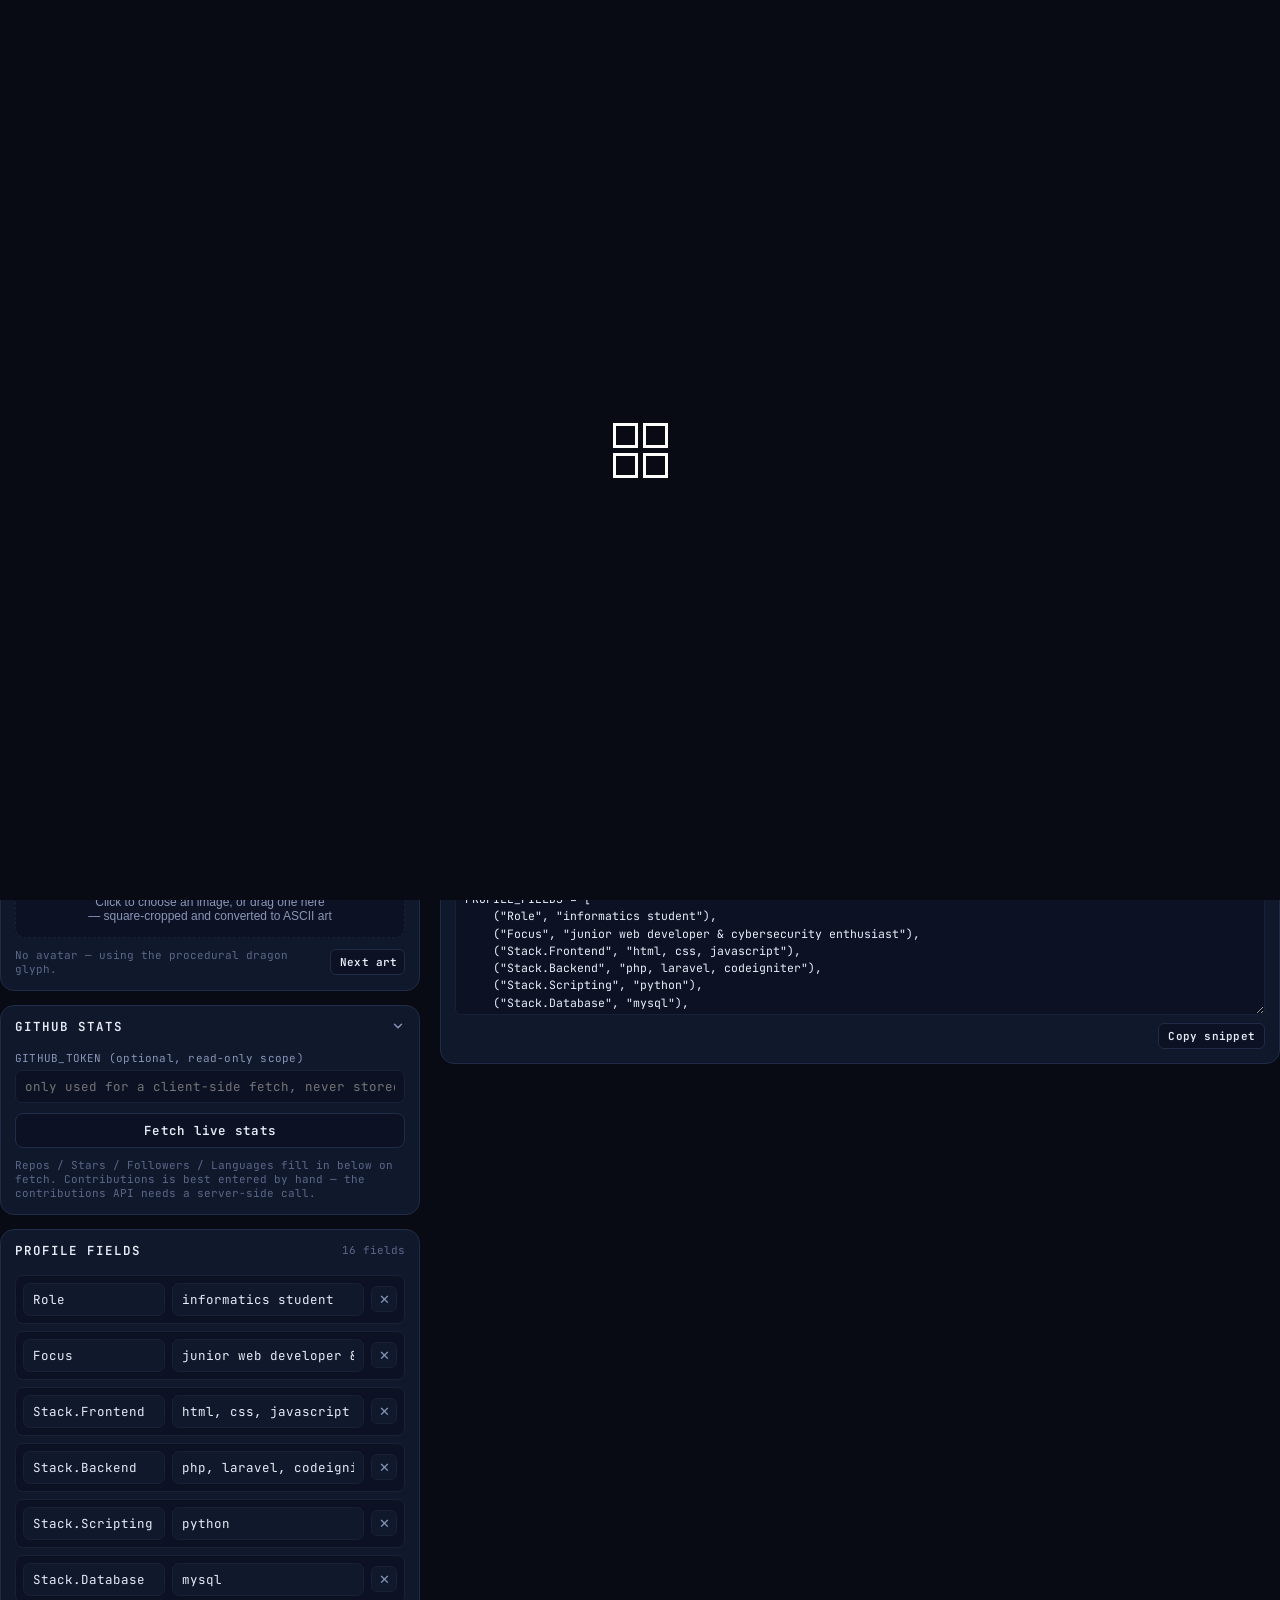
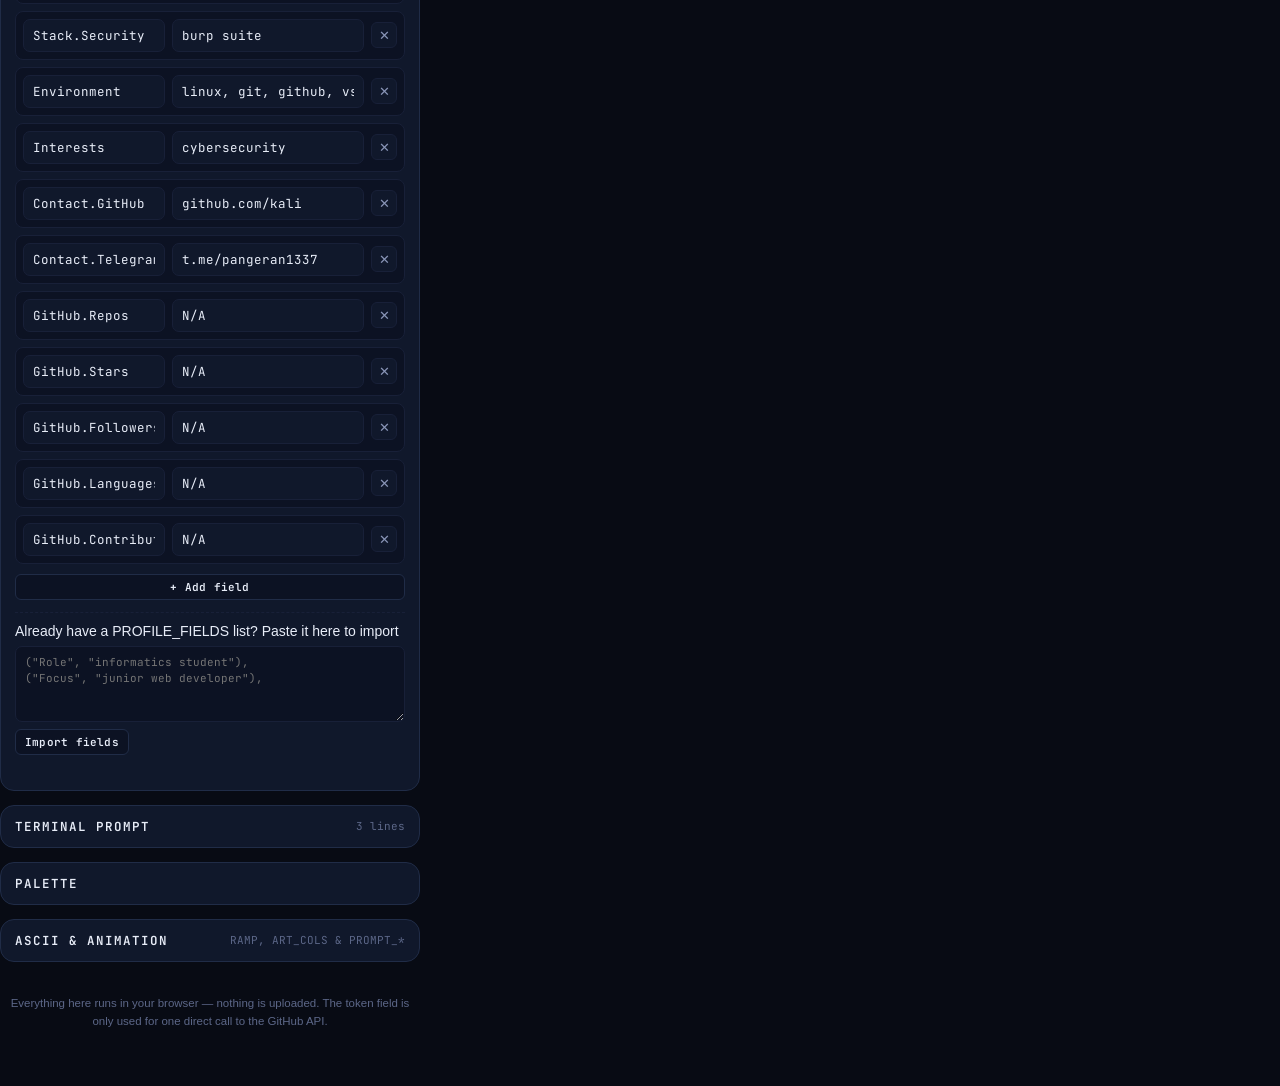
==== commit 029981cc: "feat: update art colection and ascii feature" ====
--- a/index.html
+++ b/index.html
@@ -1,199 +1,69 @@
+<!doctype html>
+<html lang="en">
+<head>
+  <meta charset="UTF-8">
+  <meta name="viewport" content="width=device-width, initial-scale=1.0, viewport-fit=cover">
+  
+  <!-- Primary SEO Meta Tags -->
+  <title>ASCII Card Studio — Interactive Terminal & Profile Card Generator for GitHub</title>
+  <meta name="title" content="ASCII Card Studio — Interactive Terminal & Profile Card Generator for GitHub">
+  <meta name="description" content="An interactive web studio to visually design Kali-styled README cards, custom profile fields, terminal prompt animations, and ASCII art generators for your GitHub profile.">
+  <meta name="keywords" content="ASCII card, ASCII art generator, profile card maker, terminal card, GitHub README profile, Kali Linux style, ASCII studio, dev portfolio generator">
+  <meta name="author" content="pangeran-droid">
+  <meta name="robots" content="index, follow">
+  <link rel="canonical" href="https://pangeran-droid.github.io/ascii-profile-card/">
+
+  <!-- Open Graph / Facebook -->
+  <meta property="og:type" content="website">
+  <meta property="og:url" content="https://pangeran-droid.github.io/ascii-profile-card/">
+  <meta property="og:title" content="ASCII Card Studio — Interactive Terminal & Profile Card Generator">
+  <meta property="og:description" content="Visually design Kali-styled README profile cards, terminal animations, and convert images to custom ASCII art instantly in your browser.">
+  <meta property="og:image" content="https://pangeran-droid.github.io/ascii-profile-card/assets/images/preview.png">
+
+  <!-- Twitter Card -->
+  <meta name="twitter:card" content="summary_large_image">
+  <meta name="twitter:url" content="https://pangeran-droid.github.io/ascii-profile-card/">
+  <meta name="twitter:title" content="ASCII Card Studio — Interactive Terminal & Profile Card Generator">
+  <meta name="twitter:description" content="Visually design Kali-styled README profile cards, terminal animations, and convert images to custom ASCII art instantly in your browser.">
+  <meta name="twitter:image" content="https://pangeran-droid.github.io/ascii-profile-card/assets/images/preview.png">
+
+  <!-- Favicon -->
+  <link rel="icon" type="image/png" href="assets/images/icon.png">
+
+  <!-- Google Fonts Preconnect -->
+  <link rel="preconnect" href="https://fonts.googleapis.com">
+  <link rel="preconnect" href="https://fonts.gstatic.com" crossorigin>
+  <link rel="stylesheet" href="https://fonts.googleapis.com/css2?family=JetBrains+Mono:wght@400;500;600;700&family=IBM+Plex+Sans:wght@400;500;600&display=swap">
+  
+  <!-- Main Stylesheet -->
+  <link rel="stylesheet" href="assets/main.css">
+
+  <style>
+    :root{scroll-behavior: smooth;color-scheme:light dark;box-sizing:border-box;padding-top:env(safe-area-inset-top,0px);padding-bottom:env(safe-area-inset-bottom,0px)}
+    html{scroll-padding-top:env(safe-area-inset-top,0px);scroll-behavior:smooth}
+    body{margin:0;padding:0;font:14px -apple-system,BlinkMacSystemFont,sans-serif;background:#080b14;color:#e8edf8}
+    img{max-width:100%}
+    [hidden]:not([hidden=until-found i]){display:none!important}
+  </style>
+</head>
+<body>
+
 <!--
-ASCII Card Studio
-Developed by GitHub user @pangeran-droid — github.com/pangeran-droid
-Part of the ascii-profile-card repository.
+  ASCII Card Studio
+  Developed by GitHub user @pangeran-droid — github.com/pangeran-droid
+  Part of the ascii-profile-card repository.
 -->
-<!doctype html><html><head><meta charset=utf8><meta name=viewport content="width=device-width,initial-scale=1,viewport-fit=cover"><style>:root{color-scheme:light;box-sizing:border-box;padding-top:env(safe-area-inset-top,0px);padding-bottom:env(safe-area-inset-bottom,0px)}html{scroll-padding-top:env(safe-area-inset-top,0px)}body{margin:0;padding:0;font:14px -apple-system,BlinkMacSystemFont,sans-serif;background:#fff;color:#000}img{max-width:100%}[hidden]:not([hidden=until-found i]){display:none!important}</style></head><body>
-<title>ASCII Card Studio</title>
-<link rel="preconnect" href="https://fonts.googleapis.com">
-<link rel="preconnect" href="https://fonts.gstatic.com" crossorigin>
-<link href="https://fonts.googleapis.com/css2?family=JetBrains+Mono:wght@400;500;600;700&family=IBM+Plex+Sans:wght@400;500;600&display=swap" rel="stylesheet">
-<style>
-  /* Layout: two-pane workbench -- a scrollable control rail feeds a sticky
-     terminal-card preview; under 860px the preview floats to the top and
-     the rail drops below it so the result is always the first thing seen. */
-  :root{
-    --bg: #080b14;
-    --panel: #10182b;
-    --panel-2: #0c1223;
-    --border: #202c47;
-    --border-soft: #182038;
-    --fg: #e8edf8;
-    --muted: #8a96b8;
-    --muted-2: #5c6788;
-    --accent: #5dc9f2;
-    --accent-soft: rgba(93,201,242,.14);
-    --danger: #ef4b61;
-    --ok: #3ddc84;
-    --warn: #ffd166;
-    --font-display: 'JetBrains Mono', ui-monospace, 'SFMono-Regular', Menlo, Consolas, monospace;
-    --font-body: 'IBM Plex Sans', system-ui, -apple-system, sans-serif;
-    --font-mono: 'JetBrains Mono', ui-monospace, Menlo, monospace;
-    color-scheme: dark;
-  }
-  *{box-sizing:border-box}
-  body{
-    background:
-      radial-gradient(900px 500px at 85% -10%, rgba(93,201,242,.08), transparent 60%),
-      var(--bg);
-    color:var(--fg);
-    font-family:var(--font-body);
-    padding-inline:16px;
-    min-height:100%;
-  }
-  ::selection{background:var(--accent-soft);color:var(--fg)}
-  h1,h2,h3{font-family:var(--font-display);font-weight:600;letter-spacing:.01em;margin:0}
-  a{color:var(--accent)}
-  .app{max-width:1280px;margin:0 auto;padding-block:20px 56px}
-
-  .topbar{
-    display:flex;align-items:center;gap:14px;flex-wrap:wrap;
-    padding:14px 18px;border:1px solid var(--border);border-radius:14px;
-    background:linear-gradient(180deg,var(--panel),var(--panel-2));
-    margin-bottom:20px;
-  }
-  .topbar .dots{display:flex;gap:7px;flex:0 0 auto}
-  .topbar .dot{width:11px;height:11px;border-radius:50%}
-  .topbar .dot.r{background:#ff5f57}.topbar .dot.y{background:#febc2e}.topbar .dot.g{background:#28c840}
-  .topbar .titles{flex:1 1 auto;min-width:0}
-  .topbar h1{font-size:17px;color:var(--fg)}
-  .topbar p{margin:2px 0 0;font-size:12.5px;color:var(--muted);max-width:60ch}
-  .topbar .actions{display:flex;gap:8px;flex:0 0 auto}
-
-  .btn{
-    font-family:var(--font-display);font-size:12.5px;font-weight:600;letter-spacing:.02em;
-    color:var(--fg);background:var(--panel-2);border:1px solid var(--border);
-    border-radius:8px;padding:8px 12px;cursor:pointer;white-space:nowrap;
-    transition:border-color .15s,background .15s,transform .05s;
-  }
-  .btn:hover{border-color:var(--accent);background:#0e1730}
-  .btn:active{transform:translateY(1px)}
-  .btn:focus-visible{outline:2px solid var(--accent);outline-offset:2px}
-  .btn.primary{background:var(--accent);color:#06121c;border-color:var(--accent)}
-  .btn.primary:hover{background:#7ad4f5}
-  .btn.ghost{background:transparent}
-  .btn.danger{color:var(--danger);border-color:rgba(239,75,97,.4)}
-  .btn.small{padding:5px 9px;font-size:11px;border-radius:6px}
-  .btn[disabled]{opacity:.45;cursor:not-allowed}
-
-  .grid{display:grid;grid-template-columns:minmax(0,420px) 1fr;gap:20px;align-items:start}
-  @media (max-width:860px){ .grid{grid-template-columns:1fr} }
-  .rail{order:1;display:flex;flex-direction:column;gap:14px;min-width:0}
-  .stage{order:2;position:sticky;top:16px;min-width:0}
-  @media (max-width:860px){
-    .rail{order:2}
-    .stage{order:1;position:static}
-  }
-
-  .card{
-    border:1px solid var(--border);border-radius:14px;background:var(--panel);
-    overflow:hidden;
-  }
-  .card > summary, .card > .card-head{
-    display:flex;align-items:center;justify-content:space-between;gap:10px;
-    padding:12px 14px;cursor:pointer;list-style:none;user-select:none;
-  }
-  .card > summary::-webkit-details-marker{display:none}
-  .card-head h2{font-size:12.5px;text-transform:uppercase;letter-spacing:.08em;color:var(--fg)}
-  .card-head .hint{font-size:11px;color:var(--muted-2);font-family:var(--font-mono)}
-  .chev{color:var(--muted);transition:transform .15s;flex:0 0 auto}
-  details[open] > summary .chev{transform:rotate(90deg)}
-  .card-body{padding:4px 14px 14px;display:flex;flex-direction:column;gap:10px}
-
-  label.field{display:flex;flex-direction:column;gap:5px;min-width:0}
-  label.field .lbl{font-size:11px;color:var(--muted);font-family:var(--font-mono);letter-spacing:.02em}
-  input[type=text], input[type=password], textarea{
-    font-family:var(--font-mono);font-size:12.5px;color:var(--fg);
-    background:var(--panel-2);border:1px solid var(--border-soft);border-radius:7px;
-    padding:7px 9px;width:100%;min-width:0;
-  }
-  input[type=text]:focus, input[type=password]:focus, textarea:focus{
-    outline:none;border-color:var(--accent);
-  }
-  textarea{resize:vertical;line-height:1.5}
-  .row{display:flex;gap:8px;align-items:center;min-width:0}
-  .row > *{min-width:0}
-  .grow{flex:1 1 auto}
-
-  .listitem{
-    display:flex;gap:7px;align-items:center;padding:7px;border:1px solid var(--border-soft);
-    border-radius:8px;background:var(--panel-2);
-  }
-  .listitem input[type=text]{background:var(--panel)}
-  .iconbtn{
-    flex:0 0 auto;width:26px;height:26px;display:grid;place-items:center;border-radius:6px;
-    border:1px solid var(--border-soft);background:var(--panel);color:var(--muted);cursor:pointer;
-  }
-  .iconbtn:hover{color:var(--danger);border-color:rgba(239,75,97,.4)}
-
-  .colorrow{display:flex;align-items:center;gap:8px}
-  .colorrow .swatchpick{flex:0 0 auto;width:30px;height:30px;border-radius:7px;border:1px solid var(--border-soft);padding:0;background:none;cursor:pointer}
-  .colorrow .name{flex:0 0 108px;font-size:12px;color:var(--muted);font-family:var(--font-mono)}
-  .colorrow input[type=text]{flex:1 1 auto}
-  .palettegrid{display:grid;grid-template-columns:repeat(4,1fr);gap:8px}
-  .palettegrid .swatchpick{width:100%;aspect-ratio:1;border-radius:8px;border:1px solid var(--border-soft);cursor:pointer}
-
-  .dropzone{
-    border:1.5px dashed var(--border-soft);border-radius:10px;padding:14px;text-align:center;
-    color:var(--muted);font-size:12px;cursor:pointer;background:var(--panel-2);
-  }
-  .dropzone:hover{border-color:var(--accent);color:var(--fg)}
-  .dropzone.drag{border-color:var(--accent);background:var(--accent-soft)}
-  .avatarpreview{display:flex;align-items:center;gap:10px}
-  .avatarpreview img{width:44px;height:44px;object-fit:cover;border-radius:8px;border:1px solid var(--border-soft)}
-  .statustext{font-size:11px;color:var(--muted-2);font-family:var(--font-mono);min-height:14px}
-  .statustext.ok{color:var(--ok)}
-  .statustext.err{color:var(--danger)}
-
-  .stagecard{border:1px solid var(--border);border-radius:14px;background:var(--panel);overflow:hidden}
-  .stagehead{display:flex;align-items:center;justify-content:space-between;gap:10px;padding:12px 14px;border-bottom:1px solid var(--border)}
-  .stagehead h2{font-size:12.5px;text-transform:uppercase;letter-spacing:.08em}
-  .dims{font-size:11px;color:var(--muted-2);font-family:var(--font-mono);font-variant-numeric:tabular-nums}
-  .stagebody{padding:18px;overflow:auto;background:
-    radial-gradient(circle at 1px 1px, var(--border-soft) 1px, transparent 0) 0 0/16px 16px;
-  }
-  .stagebody svg{display:block;max-width:100%;height:auto;margin-inline:auto;filter:drop-shadow(0 20px 40px rgba(0,0,0,.45))}
-
-  .exporttabs{display:flex;gap:6px;padding:10px 14px 0;flex-wrap:wrap}
-  .exporttab{
-    font-family:var(--font-display);font-size:11.5px;font-weight:600;color:var(--muted);
-    background:transparent;border:1px solid var(--border-soft);border-radius:7px;padding:6px 10px;cursor:pointer;
-  }
-  .exporttab.active{color:var(--accent);border-color:var(--accent);background:var(--accent-soft)}
-  .exportpane{display:none;padding:12px 14px 14px;flex-direction:column;gap:8px}
-  .exportpane.active{display:flex}
-  .exportpane textarea{height:150px;font-size:11.5px}
-  .exportpane p{margin:0;font-size:11.5px;color:var(--muted);line-height:1.5}
-  .exportpane .row{justify-content:flex-end}
-
-  code.inline{font-family:var(--font-mono);background:var(--panel-2);border:1px solid var(--border-soft);padding:1px 6px;border-radius:5px;font-size:11.5px}
-  .foot{margin-top:18px;font-size:11.5px;color:var(--muted-2);line-height:1.6;text-align:center}
-  .foot a{color:var(--muted)}
-
-  .guide{border-color:var(--accent);background:linear-gradient(180deg,rgba(93,201,242,.08),var(--panel-2))}
-  .guide ol{margin:0;padding-left:18px;display:flex;flex-direction:column;gap:7px;font-size:12.5px;color:var(--fg);line-height:1.55}
-  .guide ol b{color:var(--accent);font-family:var(--font-mono)}
-  .guide .note{margin-top:4px;font-size:11.5px;color:var(--muted);background:var(--panel-2);border:1px solid var(--border-soft);border-radius:8px;padding:8px 10px;line-height:1.55}
-
-  .fieldgrid2{display:grid;grid-template-columns:1fr 1fr;gap:10px}
-  @media (max-width:420px){ .fieldgrid2{grid-template-columns:1fr} }
-  label.field input[type=number]{
-    font-family:var(--font-mono);font-size:12.5px;color:var(--fg);
-    background:var(--panel-2);border:1px solid var(--border-soft);border-radius:7px;
-    padding:7px 9px;width:100%;
-  }
-  label.field input[type=number]:focus{outline:none;border-color:var(--accent)}
-  label.field input[type=range]{width:100%;accent-color:var(--accent)}
-  .rangeval{font-family:var(--font-mono);font-size:11px;color:var(--accent);font-variant-numeric:tabular-nums}
-  .helptext{font-size:11px;color:var(--muted-2);line-height:1.5;margin:0}
-</style>
+  
+<div class="loader-overlay">
+  <div class="loader" role="status" aria-label="Loading"></div>
+</div>
 
 <div class="app">
 
   <div class="topbar">
     <div class="dots"><span class="dot r"></span><span class="dot y"></span><span class="dot g"></span></div>
     <div class="titles">
-      <h1>ASCII Card Studio - v1.0</h1>
+      <h1>ASCII Card Studio — v1.2</h1>
       <p>Visually design the Kali-styled README card, then copy the config straight back into <code class="inline">profile.svg</code>'s generator script.</p>
     </div>
     <div class="actions">
@@ -210,11 +80,13 @@
         <div class="card-body">
         <ol>
           <li>Configure each panel below — <i>Identity</i>, <i>GitHub Stats</i>, <i>Profile Fields</i>, <i>Terminal Prompt</i>, <i>Color Palette</i>, and <i>ASCII &amp; Animations</i>. The preview on the right (or above, on narrower screens) updates in real-time as you type.</li>
-          <li>Once you’re satisfied, open the <b>Python snippet</b> tab below the preview and click <b>Copy snippet</b>.</li>
-          <li>Paste the copied content into the top of your <code class="inline">scripts/generate_card.py</code> file, overwriting the existing <code class="inline">PROFILE_FIELDS</code>, <code class="inline">PROMPT_COMMANDS</code>, and the color/size constants.</li>
-          <li>Commit and push your changes. The existing GitHub Actions workflow will automatically re-render <code class="inline">assets/profile.svg</code> — no further changes to the workflow are required.</li>
+          <li>Add art directly in <code class="inline">assets/art-collection.js</code>: write <code class="inline">@@@ Name</code>, paste the ASCII, then click <b>Next art</b> to browse the collection.</li>
+          <li>Already running the Python version? Each of the <i>Profile Fields</i> and <i>Terminal Prompt</i> panels has a paste-to-import box, so you don't have to retype anything.</li>
+          <li>Once you're satisfied, open the <b>Python snippet</b> tab below the preview and click <b>Copy snippet</b>, then paste it into the top of <code class="inline">scripts/generate_card.py</code>, overwriting the matching constants.</li>
+          <li>Open the <b>README embed</b> tab for a ready-to-paste <code class="inline">&lt;img&gt;</code> snippet for your <code class="inline">README.md</code>.</li>
+          <li>Commit and push. The existing GitHub Actions workflow re-renders <code class="inline">assets/profile.svg</code> automatically — no workflow changes needed.</li>
         </ol>
-          <div class="note">All processes on this page run entirely within your own browser—nothing is uploaded to any server. You can save your progress at any time via the <b>Save/load config</b> tab below the preview.</div>
+          <div class="note">Everything on this page runs in your own browser — nothing is uploaded anywhere. Save your progress any time from the <b>Save/load config</b> tab below the preview.</div>
         </div>
       </details>
 
@@ -224,6 +96,11 @@
           <label class="field">
             <span class="lbl">GITHUB_LOGIN</span>
             <input type="text" id="inpLogin" value="kali" spellcheck="false">
+          </label>
+
+          <label class="field">
+            <span class="lbl">README repo (optional — owner/repo)</span>
+            <input type="text" id="inpRepo" placeholder="defaults to login/login, the profile-readme repo" spellcheck="false">
           </label>
 
           <label class="field">
@@ -242,8 +119,8 @@
             <button class="btn small danger" id="btnRemoveAvatar" type="button">Remove</button>
           </div>
           <div class="row" id="rerollRow">
-            <span class="statustext grow" id="dragonStatus">No avatar — using the procedural dragon glyph.</span>
-            <button class="btn small" id="btnReroll" type="button">Reroll art</button>
+            <span class="statustext grow" id="dragonStatus" aria-live="polite">No avatar — using the procedural dragon glyph.</span>
+            <button class="btn small" id="btnReroll" type="button">Next art</button>
           </div>
         </div>
       </details>
@@ -267,6 +144,13 @@
         <div class="card-body">
           <div id="fieldsList" style="display:flex;flex-direction:column;gap:7px"></div>
           <button class="btn small" id="btnAddField" type="button">+ Add field</button>
+
+          <div class="importbox">
+            <span class="lbl">Already have a PROFILE_FIELDS list? Paste it here to import</span>
+            <textarea id="inpImportFields" placeholder='("Role", "informatics student"),&#10;("Focus", "junior web developer"),' spellcheck="false"></textarea>
+            <div class="row"><button class="btn small" id="btnImportFields" type="button">Import fields</button></div>
+            <div class="statustext" id="importFieldsStatus"></div>
+          </div>
         </div>
       </details>
 
@@ -276,12 +160,22 @@
           <p style="margin:0;font-size:11.5px;color:var(--muted)">Each line is typed, held, then deleted in the looping terminal prompt.</p>
           <div id="promptList" style="display:flex;flex-direction:column;gap:7px"></div>
           <button class="btn small" id="btnAddPrompt" type="button">+ Add line</button>
+
+          <div class="importbox">
+            <span class="lbl">Already have a PROMPT_COMMANDS list? Paste it here to import</span>
+            <textarea id="inpImportPrompt" placeholder='"informatics student",&#10;"junior web developer",' spellcheck="false"></textarea>
+            <div class="row"><button class="btn small" id="btnImportPrompt" type="button">Import lines</button></div>
+            <div class="statustext" id="importPromptStatus"></div>
+          </div>
         </div>
       </details>
 
       <details class="card">
         <summary class="card-head"><h2>Palette</h2></summary>
         <div class="card-body">
+          <span class="lbl">Quick themes</span>
+          <div class="themepresets" id="themePresets"></div>
+
           <div class="colorrow"><span class="name">Window bg</span><input type="color" class="swatchpick" id="pickBg"><input type="text" class="grow" id="textBg"></div>
           <div class="colorrow"><span class="name">Title bar</span><input type="color" class="swatchpick" id="pickTitlebar"><input type="text" class="grow" id="textTitlebar"></div>
           <div class="colorrow"><span class="name">Title text</span><input type="color" class="swatchpick" id="pickTitleText"><input type="text" class="grow" id="textTitleText"></div>
@@ -295,8 +189,23 @@
       </details>
 
       <details class="card">
-        <summary class="card-head"><h2>ASCII &amp; animation</h2><span class="hint">ART_COLS &amp; PROMPT_*</span></summary>
-        <div class="card-body">
+        <summary class="card-head"><h2>ASCII &amp; animation</h2><span class="hint">RAMP, ART_COLS &amp; PROMPT_*</span></summary>
+        <div class="card-body">
+          <label class="field">
+            <span class="lbl">RAMP — shading characters, dark to light</span>
+            <div class="row">
+              <select id="selRampPreset" aria-label="Choose an ASCII shading ramp">
+                <option value="default">Default</option>
+                <option value="standard">Standard</option>
+                <option value="minimal">Minimal</option>
+                <option value="dense">Dense</option>
+                <option value="custom">Custom</option>
+              </select>
+              <input type="text" id="inpRamp" class="grow" value=" .:+#@" spellcheck="false" aria-label="ASCII shading characters from dark to light">
+            </div>
+            <p class="helptext">Choose a preset or edit the characters directly. The first character represents the darkest shade.</p>
+            <span class="statustext" id="rampStatus" aria-live="polite"></span>
+          </label>
           <label class="field">
             <span class="lbl">ART_COLS — ASCII art width (in characters)</span>
             <div class="row">
@@ -323,8 +232,12 @@
               <span class="lbl">Pause before the next line (seconds)</span>
               <input type="number" id="inpGapTime" min="0" max="10" step="0.1">
             </label>
-          </div>
-          <p class="helptext">These values ​​correspond exactly to <code class="inline">ART_COLS</code>, <code class="inline">PROMPT_TYPE_SPEED</code>, <code class="inline">PROMPT_DELETE_SPEED</code>, <code class="inline">PROMPT_HOLD_TIME</code>, and <code class="inline">PROMPT_GAP_TIME</code> in the Python script—changing them here will also update them in the Python snippet tab.</p>
+            <label class="field">
+              <span class="lbl">Prompt character width (px)</span>
+              <input type="number" id="inpCharW" min="4" max="20" step="0.5">
+            </label>
+          </div>
+          <p class="helptext">These values correspond exactly to <code class="inline">ART_COLS</code>, <code class="inline">PROMPT_TYPE_SPEED</code>, <code class="inline">PROMPT_DELETE_SPEED</code>, <code class="inline">PROMPT_HOLD_TIME</code>, <code class="inline">PROMPT_GAP_TIME</code>, and <code class="inline">PROMPT_CHAR_W</code> in the Python script — changing them here also updates the Python snippet tab.</p>
         </div>
       </details>
 
@@ -342,14 +255,22 @@
         </div>
         <div class="exporttabs">
           <button class="exporttab active" data-pane="python" type="button">Python snippet</button>
+          <button class="exporttab" data-pane="readme" type="button">README embed</button>
           <button class="exporttab" data-pane="svg" type="button">SVG markup</button>
           <button class="exporttab" data-pane="config" type="button">Save / load config</button>
         </div>
 
         <div class="exportpane active" data-pane="python">
-          <p>Drop this into the script in place of <code class="inline">PROFILE_FIELDS</code>, <code class="inline">PROMPT_COMMANDS</code>, and the color constants.</p>
+          <p>Drop this into the script in place of <code class="inline">PROFILE_FIELDS</code>, <code class="inline">PROMPT_COMMANDS</code>, and the color/size constants.</p>
           <textarea id="outPython" readonly spellcheck="false"></textarea>
           <div class="row"><button class="btn small" id="btnCopyPython" type="button">Copy snippet</button></div>
+        </div>
+
+        <div class="exportpane" data-pane="readme">
+          <p>Paste this into your profile README (usually the <code class="inline">README.md</code> of a repo named exactly like your username).</p>
+          <textarea id="outReadme" readonly spellcheck="false"></textarea>
+          <div class="row"><button class="btn small" id="btnCopyReadme" type="button">Copy snippet</button></div>
+          <p class="helptext">Uses <code class="inline">raw.githubusercontent.com</code>, not a <code class="inline">github.com/.../blob/...</code> link — the latter is an HTML page and won't render inside an <code class="inline">&lt;img&gt;</code> tag.</p>
         </div>
 
         <div class="exportpane" data-pane="svg">
@@ -381,726 +302,7 @@
   </div>
 </div>
 
-<script>
-(function(){
-  "use strict";
-
-  // ---- constants ported from the Python generator -------------------------
-  var RAMP = " .:+#@";
-  var CELL_W = 8.4, CELL_H = 15.0, ART_COLS = 40, TITLEBAR_H = 34;
-  var PROMPT_TYPE_SPEED = 0.08, PROMPT_DELETE_SPEED = 0.045,
-      PROMPT_HOLD_TIME = 1.1, PROMPT_GAP_TIME = 0.4, PROMPT_CHAR_W = 9.0;
-
-  function xmlEscape(s){
-    return String(s)
-      .replace(/&/g,'&amp;').replace(/</g,'&lt;').replace(/>/g,'&gt;')
-      .replace(/"/g,'&quot;').replace(/'/g,'&apos;');
-  }
-  function pyStr(s){ return '"' + String(s).replace(/\\/g,'\\\\').replace(/"/g,'\\"') + '"'; }
-  function clamp(v,a,b){ return Math.max(a, Math.min(b, v)); }
-  function mod(a,n){ return ((a % n) + n) % n; }
-
-  // ---- default state --------------------------------------------------------
-  function defaultState(){
-    return {
-      login: "kali",
-      fields: [
-        ["Role", "informatics student"],
-        ["Focus", "junior web developer & cybersecurity enthusiast"],
-        ["Stack.Frontend", "html, css, javascript"],
-        ["Stack.Backend", "php, laravel, codeigniter"],
-        ["Stack.Scripting", "python"],
-        ["Stack.Database", "mysql"],
-        ["Stack.Security", "burp suite"],
-        ["Environment", "linux, git, github, vscode"],
-        ["Interests", "cybersecurity"],
-        ["Contact.GitHub", "github.com/kali"],
-        ["Contact.Telegram", "t.me/pangeran1337"],
-        ["GitHub.Repos", "N/A"],
-        ["GitHub.Stars", "N/A"],
-        ["GitHub.Followers", "N/A"],
-        ["GitHub.Languages", "N/A"],
-        ["GitHub.Contributions", "N/A"]
-      ],
-      promptCommands: ["informatics student", "junior web developer", "cybersecurity enthusiast"],
-      colors: {
-        bg: "#0b1120", titlebar: "#141c30", titleText: "#7f8aa6",
-        accent: "#5dc9f2", header: "#e8384f", label: "#ffffff", value: "#5dc9f2",
-        palette: ["#0b1120", "#e8384f", "#3ddc84", "#ffd166", "#4d8cff", "#b16cff", "#39e0d0", "#e8e8e8"]
-      },
-      advanced: {
-        artCols: 40,
-        typeSpeed: 0.08,
-        deleteSpeed: 0.045,
-        holdTime: 1.1,
-        gapTime: 0.4,
-        charW: 9.0
-      },
-      avatarDataUrl: null
-    };
-  }
-  var state = defaultState();
-  var artRows = [];
-  var avatarImgEl = null; // cached <img> so ART_COLS changes can re-sample without a re-upload
-
-  function syncAdvancedGlobals(){
-    ART_COLS = clamp(Math.round(state.advanced.artCols) || 40, 10, 120);
-    PROMPT_TYPE_SPEED = state.advanced.typeSpeed > 0 ? state.advanced.typeSpeed : 0.08;
-    PROMPT_DELETE_SPEED = state.advanced.deleteSpeed > 0 ? state.advanced.deleteSpeed : 0.045;
-    PROMPT_HOLD_TIME = Math.max(0, state.advanced.holdTime);
-    PROMPT_GAP_TIME = Math.max(0, state.advanced.gapTime);
-    PROMPT_CHAR_W = Math.max(0, state.advanced.charW);
-  }
-
-  // ---- procedural dragon art (used when no avatar is set) -------------------
-  function asciiRowsDragon(){
-    var rowsN = Math.max(1, Math.round(ART_COLS * (CELL_W / CELL_H)));
-    var midChars = ":;.";
-    function inDragon(x, y){
-      var nx = (x - ART_COLS * 0.42) / (ART_COLS / 2);
-      var ny = (y - rowsN * 0.5) / (rowsN / 2);
-      var r = Math.sqrt(nx*nx + ny*ny);
-      var theta = (nx * 3.4 + ny * 2.1);
-      var spiral = Math.abs(mod(r * 5.0 - theta, 2.0) - 1.0) < 0.22;
-      return spiral && r < 0.9;
-    }
-    var out = [];
-    for (var y = 0; y < rowsN; y++){
-      var line = "";
-      for (var x = 0; x < ART_COLS; x++){
-        if (inDragon(x, y)) line += (Math.random() < 0.12) ? " " : midChars[Math.floor(Math.random()*midChars.length)];
-        else line += " ";
-      }
-      out.push(line);
-    }
-    return out;
-  }
-
-  // ---- avatar -> ASCII art via canvas ---------------------------------------
-  function asciiRowsFromImage(img){
-    return new Promise(function(resolve){
-      var w = img.naturalWidth, h = img.naturalHeight;
-      var side = Math.min(w, h);
-      var left = Math.floor((w - side) / 2), top = Math.floor((h - side) / 2);
-      var cap = 420;
-      var scale = side > cap ? cap / side : 1;
-      var outSide = Math.max(1, Math.round(side * scale));
-
-      var crop = document.createElement("canvas");
-      crop.width = outSide; crop.height = outSide;
-      var cctx = crop.getContext("2d");
-      cctx.drawImage(img, left, top, side, side, 0, 0, outSide, outSide);
-      var data = cctx.getImageData(0, 0, outSide, outSide).data;
-
-      var minAlpha = 255;
-      for (var i = 3; i < data.length; i += 4) if (data[i] < minAlpha) minAlpha = data[i];
-      var hasRealAlpha = minAlpha < 250;
-
-      var n = outSide * outSide;
-      var alphaArr = new Float32Array(n);
-      var grayArr = new Float32Array(n);
-
-      if (hasRealAlpha){
-        for (var p0 = 0, idx0 = 3; p0 < n; p0++, idx0 += 4) alphaArr[p0] = data[idx0];
-      } else {
-        var m = Math.max(2, Math.round(outSide * 0.05));
-        var rs = [], gs = [], bs = [];
-        function collect(x0,x1,y0,y1){
-          for (var y = y0; y < y1; y++) for (var x = x0; x < x1; x++){
-            var k = (y * outSide + x) * 4;
-            rs.push(data[k]); gs.push(data[k+1]); bs.push(data[k+2]);
-          }
-        }
-        collect(0, m, 0, m); collect(outSide-m, outSide, 0, m);
-        collect(0, m, outSide-m, outSide); collect(outSide-m, outSide, outSide-m, outSide);
-        function median(arr){ var s = arr.slice().sort(function(a,b){return a-b;}); var mid = Math.floor(s.length/2); return s.length % 2 ? s[mid] : (s[mid-1]+s[mid])/2; }
-        var br = median(rs), bgc = median(gs), bb = median(bs);
-        for (var y2 = 0; y2 < outSide; y2++) for (var x2 = 0; x2 < outSide; x2++){
-          var k2 = (y2*outSide+x2)*4;
-          var dr = data[k2]-br, dg = data[k2+1]-bgc, db = data[k2+2]-bb;
-          var dist = Math.sqrt(dr*dr+dg*dg+db*db);
-          alphaArr[y2*outSide+x2] = clamp((dist - 42.0) * 6.0, 0, 255);
-        }
-      }
-      for (var p1 = 0, idx1 = 0; p1 < n; p1++, idx1 += 4){
-        grayArr[p1] = data[idx1]*0.299 + data[idx1+1]*0.587 + data[idx1+2]*0.114;
-      }
-
-      var rowsN = Math.max(1, Math.round(ART_COLS * (CELL_W / CELL_H)));
-
-      function resizeChannel(arr){
-        var src = document.createElement("canvas");
-        src.width = outSide; src.height = outSide;
-        var sctx = src.getContext("2d");
-        var sdata = sctx.createImageData(outSide, outSide);
-        for (var q = 0; q < arr.length; q++){
-          var v = clamp(Math.round(arr[q]), 0, 255);
-          sdata.data[q*4] = v; sdata.data[q*4+1] = v; sdata.data[q*4+2] = v; sdata.data[q*4+3] = 255;
-        }
-        sctx.putImageData(sdata, 0, 0);
-        var dst = document.createElement("canvas");
-        dst.width = ART_COLS; dst.height = rowsN;
-        var dctx = dst.getContext("2d");
-        dctx.imageSmoothingEnabled = true;
-        try { dctx.imageSmoothingQuality = "high"; } catch(e){}
-        dctx.drawImage(src, 0, 0, outSide, outSide, 0, 0, ART_COLS, rowsN);
-        return dctx.getImageData(0, 0, ART_COLS, rowsN).data;
-      }
-
-      var alphaSmall = resizeChannel(alphaArr);
-      var graySmall = resizeChannel(grayArr);
-
-      var rows = [];
-      for (var ry = 0; ry < rowsN; ry++){
-        var line = "";
-        for (var rx = 0; rx < ART_COLS; rx++){
-          var pp = (ry*ART_COLS+rx)*4;
-          var fg = alphaSmall[pp] / 255.0;
-          if (fg < 0.22){ line += " "; continue; }
-          var lum = graySmall[pp] / 255.0;
-          var ci = Math.min(RAMP.length - 2, Math.floor(lum * (RAMP.length - 1)));
-          line += RAMP[ci];
-        }
-        rows.push(line);
-      }
-      resolve(rows);
-    });
-  }
-
-  // ---- terminal prompt typing animation (SVG) --------------------------------
-  function buildPromptTypingSvg(commands, x, y){
-    if (!commands.length) commands = [""];
-    var durations = commands.map(function(c){
-      var n = Math.max(1, c.length);
-      return n*PROMPT_TYPE_SPEED + PROMPT_HOLD_TIME + n*PROMPT_DELETE_SPEED + PROMPT_GAP_TIME;
-    });
-    var total = durations.reduce(function(a,b){return a+b;}, 0) || 1;
-    var maxW = Math.max.apply(null, commands.map(function(c){return c.length;})) * PROMPT_CHAR_W;
-
-    var keyframesCss = [], cursorStops = [], groupsSvg = [];
-    var t = 0;
-    commands.forEach(function(cmd, i){
-      var n = Math.max(1, cmd.length);
-      var fullW = n * PROMPT_CHAR_W;
-      var typeDur = n * PROMPT_TYPE_SPEED;
-      var deleteDur = n * PROMPT_DELETE_SPEED;
-      var tStart = t;
-      var tTypeEnd = tStart + typeDur;
-      var tHoldEnd = tTypeEnd + PROMPT_HOLD_TIME;
-      var tDeleteEnd = tHoldEnd + deleteDur;
-      t = tDeleteEnd + PROMPT_GAP_TIME;
-
-      function pct(sec){ return Math.round(clamp(sec/total*100, 0, 100) * 1000) / 1000; }
-
-      var stops = [
-        [0, 0, "steps(1, jump-end)"],
-        [pct(tStart), 0, "steps(" + n + ", jump-end)"],
-        [pct(tTypeEnd), fullW, "steps(1, jump-end)"],
-        [pct(tHoldEnd), fullW, "steps(" + n + ", jump-end)"],
-        [pct(tDeleteEnd), 0, "steps(1, jump-end)"],
-        [100, 0, "steps(1, jump-end)"]
-      ];
-      var seen = [];
-      stops.forEach(function(s){
-        if (seen.length && seen[seen.length-1][0] === s[0]) seen[seen.length-1] = s;
-        else seen.push(s);
-      });
-
-      var body = seen.map(function(s){ return s[0] + "% { width: " + s[1].toFixed(1) + "px; animation-timing-function: " + s[2] + "; }"; }).join(" ");
-      keyframesCss.push("@keyframes promptClip" + i + " { " + body + " }");
-      cursorStops = cursorStops.concat(seen);
-
-      groupsSvg.push('\n      <clipPath id="promptClip' + i + '">\n        <rect x="' + x + '" y="' + (y-14) + '" width="' + fullW.toFixed(1) + '" height="20" class="promptClipRect' + i + '" />\n      </clipPath>');
-    });
-
-    var textSvg = commands.map(function(cmd, i){
-      var fullW = Math.max(1, cmd.length) * PROMPT_CHAR_W;
-      return '\n      <text x="' + x + '" y="' + y + '" class="promptcmd" clip-path="url(#promptClip' + i + ')" textLength="' + fullW.toFixed(1) + '" lengthAdjust="spacingAndGlyphs" xml:space="preserve">' + xmlEscape(cmd) + '</text>';
-    }).join("");
-
-    var clipAnimCss = commands.map(function(_, i){
-      return ".promptClipRect" + i + " { animation: promptClip" + i + " " + total.toFixed(3) + "s infinite; }";
-    }).join("\n      ");
-
-    var cursorBody = cursorStops.map(function(s){
-      return s[0] + "% { transform: translateX(" + s[1].toFixed(1) + "px); animation-timing-function: " + s[2] + "; }";
-    }).join(" ");
-    var cursorCss = "@keyframes promptCursorMove { " + cursorBody + " }\n      .promptcursor { animation: promptCursorMove " + total.toFixed(3) + "s infinite, blink 1s steps(1) infinite; }";
-
-    var cursorSvg = '<rect x="' + x.toFixed(1) + '" y="' + (y-14).toFixed(1) + '" width="8" height="16" class="promptcursor" />';
-
-    var style = keyframesCss.join("\n      ") + "\n      " + clipAnimCss + "\n      " + cursorCss;
-    var defs = groupsSvg.join("");
-    return { style: style, defs: defs, cmdSvg: textSvg, cursorSvg: cursorSvg, maxW: maxW };
-  }
-
-  // ---- full card SVG, ported 1:1 from build_svg() in the Python script -------
-  function buildSvg(rows, fields, login, colors, promptCommands){
-    var PAD = 34, ART_W = ART_COLS * CELL_W, ART_H = rows.length * CELL_H, GAP = 46,
-        FIELD_LINE_H = 22, HEADER_H = 26, RULE_GAP = 10, SWATCH = 20, SWATCH_GAP = 8, PROMPT_H = 62;
-
-    var infoX = PAD + ART_W + GAP;
-    var headerY = TITLEBAR_H + PAD + HEADER_H;
-    var ruleY = headerY + RULE_GAP;
-    var fieldsStartY = ruleY + 30;
-
-    var fieldsH = fields.length * FIELD_LINE_H;
-    var swatchY = fieldsStartY + fieldsH + 14;
-    var infoBottom = swatchY + SWATCH + 10;
-
-    var artTop = fieldsStartY - 12;
-    var artBottom = artTop + ART_H;
-    var contentBottom = Math.max(infoBottom, artBottom);
-
-    var promptY = contentBottom + 40;
-    var H = promptY + PROMPT_H + 20;
-    var headerText = login + "@github";
-    var ruleLen = Math.max(headerText.length + 2, ART_COLS);
-    var longestField = 0;
-    fields.forEach(function(f){ longestField = Math.max(longestField, (f[0] + ": " + f[1]).length); });
-    var W = infoX + Math.max(360, longestField * 8.2) + PAD;
-
-    var artSvg = rows.map(function(row, i){
-      var y = artTop + i*CELL_H + CELL_H*0.8;
-      var delay = Math.round(i*0.045*1000)/1000;
-      return '\n      <text x="' + PAD + '" y="' + y.toFixed(1) + '" class="art fadein" style="animation-delay:' + delay + 's" textLength="' + ART_W.toFixed(1) + '" lengthAdjust="spacingAndGlyphs" xml:space="preserve">' + xmlEscape(row) + '</text>';
-    }).join("");
-
-    var headerSvg = '<text x="' + infoX + '" y="' + headerY + '" class="header">' + xmlEscape(headerText) + '</text>\n  <line x1="' + infoX + '" y1="' + ruleY + '" x2="' + (infoX + ruleLen*9.4) + '" y2="' + ruleY + '" class="rule" />';
-
-    var fieldLines = fields.map(function(f, i){
-      var y = fieldsStartY + i*FIELD_LINE_H;
-      var delay = 0.5 + i*0.06;
-      return '\n      <text x="' + infoX + '" y="' + y + '" class="fieldline typewriter" style="animation-delay:' + delay.toFixed(2) + 's"><tspan class="label">' + xmlEscape(f[0]) + ':</tspan> <tspan class="value">' + xmlEscape(f[1]) + '</tspan></text>';
-    }).join("");
-
-    var swatchLines = colors.palette.map(function(color, i){
-      var x = infoX + i*(SWATCH + SWATCH_GAP);
-      var delay = 0.5 + fields.length*0.06 + i*0.05;
-      return '\n      <rect x="' + x.toFixed(1) + '" y="' + swatchY.toFixed(1) + '" width="' + SWATCH + '" height="' + SWATCH + '" rx="3" fill="' + color + '" stroke="#2a3350" stroke-width="1" class="swatch" style="animation-delay:' + delay.toFixed(2) + 's" />';
-    }).join("");
-
-    var promptLine1 = "┌──(" + login + "@github-[~]";
-    var promptLine2 = "└─$ ";
-    var typedX = PAD + (promptLine2.length + 1) * 9.0;
-    var typedY = promptY + 24;
-    var pp = buildPromptTypingSvg(promptCommands, typedX, typedY);
-
-    var promptSvg = '<text x="' + PAD + '" y="' + promptY + '" class="prompt">' + xmlEscape(promptLine1) + '</text>\n  <text x="' + PAD + '" y="' + typedY + '" class="prompt">' + xmlEscape(promptLine2) + '</text>\n  ' + pp.cmdSvg + '\n  ' + pp.cursorSvg;
-
-    W = Math.max(W, typedX + pp.maxW + PAD);
-
-    var titleText = login + "@github: ~";
-    var chromeSvg = '\n  <rect x="0" y="0" width="' + W.toFixed(0) + '" height="' + H.toFixed(0) + '" rx="10" fill="' + colors.bg + '" />\n  <path d="M0,10 a10,10 0 0 1 10,-10 h' + (W-20).toFixed(0) + ' a10,10 0 0 1 10,10 v' + (TITLEBAR_H-10).toFixed(0) + ' h-' + W.toFixed(0) + ' z" fill="' + colors.titlebar + '" />\n  <circle cx="24" cy="' + (TITLEBAR_H/2).toFixed(0) + '" r="6" fill="#ff5f57" />\n  <circle cx="46" cy="' + (TITLEBAR_H/2).toFixed(0) + '" r="6" fill="#febc2e" />\n  <circle cx="68" cy="' + (TITLEBAR_H/2).toFixed(0) + '" r="6" fill="#28c840" />\n  <text x="' + (W/2).toFixed(0) + '" y="' + (TITLEBAR_H/2+5).toFixed(0) + '" text-anchor="middle" class="titletext">' + xmlEscape(titleText) + '</text>\n  <line x1="0" y1="' + TITLEBAR_H + '" x2="' + W.toFixed(0) + '" y2="' + TITLEBAR_H + '" stroke="#1f2740" stroke-width="1" />';
-
-    return '<svg width="' + W.toFixed(0) + '" height="' + H.toFixed(0) + '" viewBox="0 0 ' + W.toFixed(0) + ' ' + H.toFixed(0) + '" xmlns="http://www.w3.org/2000/svg">\n  <defs>\n    <style>\n      .art { font-family: \'Courier New\', monospace; font-size: ' + (CELL_H*0.82).toFixed(1) + 'px; fill: ' + colors.accent + '; white-space: pre; }\n      .header { font-family: \'Courier New\', monospace; font-size: 18px; font-weight: bold; fill: ' + colors.header + '; }\n      .rule { stroke: ' + colors.header + '; stroke-width: 1.4; opacity: 0.85; }\n      .fieldline { font-family: \'Courier New\', monospace; font-size: 13px; }\n      .label { fill: ' + colors.label + '; font-weight: bold; }\n      .value { fill: ' + colors.value + '; }\n      .prompt { font-family: \'Courier New\', monospace; font-size: 15px; font-weight: bold; fill: ' + colors.header + '; }\n      .titletext { font-family: \'Courier New\', monospace; font-size: 13px; fill: ' + colors.titleText + '; }\n      .promptcmd { font-family: \'Courier New\', monospace; font-size: 15px; fill: ' + colors.value + '; white-space: pre; }\n      .promptcursor { fill: ' + colors.accent + '; }\n      ' + pp.style + '\n      .fadein { animation-name: reveal; animation-duration: 0.35s; animation-fill-mode: forwards; animation-timing-function: steps(1); }\n      .typewriter { animation-name: reveal; animation-duration: 0.4s; animation-fill-mode: forwards; animation-timing-function: steps(1); }\n      .swatch { animation-name: revealSwatch; animation-duration: 0.35s; animation-fill-mode: forwards; animation-timing-function: steps(1); }\n      @keyframes reveal { 0% { opacity: 0; } 1%, 100% { opacity: 1; } }\n      @keyframes revealSwatch { 0% { opacity: 0; } 1%, 100% { opacity: 1; } }\n      @keyframes blink { 0%, 49% { opacity: 1; } 50%, 100% { opacity: 0; } }\n    </style>\n    ' + pp.defs + '\n  </defs>\n  ' + chromeSvg + '\n\n  ' + artSvg + '\n\n  ' + headerSvg + '\n  ' + fieldLines + '\n  ' + swatchLines + '\n\n  ' + promptSvg + '\n</svg>';
-  }
-
-  function buildPythonSnippet(){
-    var fieldsPy = state.fields.map(function(f){ return "    (" + pyStr(f[0]) + ", " + pyStr(f[1]) + "),"; }).join("\n");
-    var promptPy = state.promptCommands.map(function(c){ return "    " + pyStr(c) + ","; }).join("\n");
-    var palettePy = state.colors.palette.map(pyStr).join(", ");
-    return "# Paste over the matching sections of the generator script.\n" +
-      "PROFILE_FIELDS = [\n" + fieldsPy + "\n]\n\n" +
-      "PROMPT_COMMANDS = [\n" + promptPy + "\n]\n\n" +
-      "BG_COLOR = " + pyStr(state.colors.bg) + "\n" +
-      "TITLEBAR_COLOR = " + pyStr(state.colors.titlebar) + "\n" +
-      "TITLE_TEXT_COLOR = " + pyStr(state.colors.titleText) + "\n" +
-      "ACCENT = " + pyStr(state.colors.accent) + "\n" +
-      "HEADER_COLOR = " + pyStr(state.colors.header) + "\n" +
-      "LABEL_COLOR = " + pyStr(state.colors.label) + "\n" +
-      "VALUE_COLOR = " + pyStr(state.colors.value) + "\n" +
-      "PALETTE = [" + palettePy + "]\n\n" +
-      "ART_COLS = " + (Math.round(state.advanced.artCols) || 40) + "\n\n" +
-      "PROMPT_TYPE_SPEED = " + state.advanced.typeSpeed + "\n" +
-      "PROMPT_DELETE_SPEED = " + state.advanced.deleteSpeed + "\n" +
-      "PROMPT_HOLD_TIME = " + state.advanced.holdTime + "\n" +
-      "PROMPT_GAP_TIME = " + state.advanced.gapTime + "\n" +
-      "PROMPT_CHAR_W = " + Math.max(0, state.advanced.charW) + "\n\n" +
-      "# export GITHUB_LOGIN=" + state.login;
-  }
-
-  // ---- DOM wiring -------------------------------------------------------------
-  var $ = function(id){ return document.getElementById(id); };
-  var svgHost = $("svgHost"), dimsText = $("dimsText");
-  var outPython = $("outPython"), outSvg = $("outSvg"), outConfig = $("outConfig");
-  var linkOpenSvg = $("linkOpenSvg");
-  var renderTimer = null;
-
-  function scheduleRender(){
-    if (renderTimer) clearTimeout(renderTimer);
-    renderTimer = setTimeout(render, 90);
-  }
-
-  function render(){
-    syncAdvancedGlobals();
-    var login = state.login.trim() || "kali";
-    var fields = state.fields.filter(function(f){ return f[0].trim() !== "" || f[1].trim() !== ""; });
-    if (!fields.length) fields = [["", ""]];
-    var commands = state.promptCommands.filter(function(c){ return c.trim() !== ""; });
-
-    var svg = buildSvg(artRows.length ? artRows : asciiRowsDragon(), fields, login, state.colors, commands);
-    svgHost.innerHTML = svg;
-    outSvg.value = svg;
-    outPython.value = buildPythonSnippet();
-
-    var wm = svg.match(/width="(\d+)"/), hm = svg.match(/height="(\d+)"/);
-    dimsText.textContent = (wm ? wm[1] : "?") + " × " + (hm ? hm[1] : "?") + " px";
-
-    // linkOpenSvg.href = "data:image/svg+xml;charset=utf-8," + encodeURIComponent(svg);
-    var blob = new Blob([svg], { type: 'image/svg+xml;charset=utf-8' });
-    linkOpenSvg.href = URL.createObjectURL(blob);
-    
-    outConfig.value = JSON.stringify({
-      login: state.login, fields: state.fields, promptCommands: state.promptCommands,
-      colors: state.colors, advanced: state.advanced, avatarDataUrl: state.avatarDataUrl
-    }, null, 2);
-  }
-
-  // -- identity ---------------------------------------------------------------
-  $("inpLogin").addEventListener("input", function(e){ state.login = e.target.value; scheduleRender(); });
-
-  // -- avatar -------------------------------------------------------------------
-  var dropzone = $("dropzone"), inpAvatar = $("inpAvatar");
-  var avatarPreviewRow = $("avatarPreviewRow"), avatarThumb = $("avatarThumb"), avatarStatus = $("avatarStatus");
-  var rerollRow = $("rerollRow"), dragonStatus = $("dragonStatus");
-
-  function setAvatarUiNone(){
-    avatarPreviewRow.hidden = true;
-    rerollRow.hidden = false;
-    dropzone.hidden = false;
-  }
-  function setAvatarUiSet(){
-    avatarPreviewRow.hidden = false;
-    rerollRow.hidden = true;
-    dropzone.hidden = true;
-  }
-
-  function processAvatarFile(file){
-    if (!file || file.type.indexOf("image/") !== 0) return;
-    avatarStatus.textContent = "Processing…"; avatarStatus.className = "statustext";
-    var reader = new FileReader();
-    reader.onload = function(){
-      var dataUrl = reader.result;
-      var img = new Image();
-      img.onload = function(){
-        avatarImgEl = img;
-        asciiRowsFromImage(img).then(function(rows){
-          artRows = rows;
-          state.avatarDataUrl = dataUrl;
-          avatarThumb.src = dataUrl;
-          setAvatarUiSet();
-          avatarStatus.textContent = "Converted to " + ART_COLS + "-column ASCII art.";
-          avatarStatus.className = "statustext ok";
-          render();
-        });
-      };
-      img.onerror = function(){
-        avatarStatus.textContent = "Couldn't read that image.";
-        avatarStatus.className = "statustext err";
-      };
-      img.src = dataUrl;
-    };
-    reader.readAsDataURL(file);
-  }
-
-  // Re-samples the already-loaded avatar (if any) at the current ART_COLS,
-  // so moving the slider doesn't require re-uploading the image.
-  function resampleArt(){
-    if (avatarImgEl){
-      asciiRowsFromImage(avatarImgEl).then(function(rows){ artRows = rows; render(); });
-    } else {
-      artRows = asciiRowsDragon();
-      render();
-    }
-  }
-
-  dropzone.addEventListener("click", function(){ inpAvatar.click(); });
-  dropzone.addEventListener("keydown", function(e){ if (e.key === "Enter" || e.key === " "){ e.preventDefault(); inpAvatar.click(); } });
-  dropzone.addEventListener("dragover", function(e){ e.preventDefault(); dropzone.classList.add("drag"); });
-  dropzone.addEventListener("dragleave", function(){ dropzone.classList.remove("drag"); });
-  dropzone.addEventListener("drop", function(e){
-    e.preventDefault(); dropzone.classList.remove("drag");
-    if (e.dataTransfer.files && e.dataTransfer.files[0]) processAvatarFile(e.dataTransfer.files[0]);
-  });
-  inpAvatar.addEventListener("change", function(e){ if (e.target.files[0]) processAvatarFile(e.target.files[0]); });
-
-  $("btnRemoveAvatar").addEventListener("click", function(){
-    state.avatarDataUrl = null;
-    avatarImgEl = null;
-    artRows = asciiRowsDragon();
-    setAvatarUiNone();
-    dragonStatus.textContent = "No avatar — using the procedural dragon glyph.";
-    render();
-  });
-  $("btnReroll").addEventListener("click", function(){
-    artRows = asciiRowsDragon();
-    render();
-  });
-
-  // -- ASCII size & animation speed --------------------------------------------
-  var rngArtCols = $("rngArtCols"), valArtCols = $("valArtCols");
-  var inpTypeSpeed = $("inpTypeSpeed"), inpDeleteSpeed = $("inpDeleteSpeed"),
-      inpHoldTime = $("inpHoldTime"), inpGapTime = $("inpGapTime");
-  var resampleTimer = null;
-
-  function syncAdvancedInputs(){
-    rngArtCols.value = state.advanced.artCols;
-    valArtCols.textContent = state.advanced.artCols;
-    inpTypeSpeed.value = state.advanced.typeSpeed;
-    inpDeleteSpeed.value = state.advanced.deleteSpeed;
-    inpHoldTime.value = state.advanced.holdTime;
-    inpGapTime.value = state.advanced.gapTime;
-  }
-
-  rngArtCols.addEventListener("input", function(){
-    state.advanced.artCols = parseInt(rngArtCols.value, 10) || 40;
-    valArtCols.textContent = state.advanced.artCols;
-    syncAdvancedGlobals();
-    if (resampleTimer) clearTimeout(resampleTimer);
-    resampleTimer = setTimeout(resampleArt, 120);
-  });
-  [[inpTypeSpeed,"typeSpeed"],[inpDeleteSpeed,"deleteSpeed"],[inpHoldTime,"holdTime"],[inpGapTime,"gapTime"]]
-    .forEach(function(pair){
-      pair[0].addEventListener("input", function(){
-        var v = parseFloat(pair[0].value);
-        if (!isNaN(v)) state.advanced[pair[1]] = v;
-        syncAdvancedGlobals();
-        scheduleRender();
-      });
-    });
-
-  // -- GitHub stats fetch ---------------------------------------------------
-  $("btnFetchStats").addEventListener("click", function(){
-    var btn = $("btnFetchStats"), status = $("statsStatus");
-    var login = (state.login || "").trim();
-    if (!login){ status.textContent = "Set a GITHUB_LOGIN first."; status.className = "statustext err"; return; }
-    var token = $("inpToken").value.trim();
-    var headers = { "Accept": "application/vnd.github+json" };
-    if (token) headers["Authorization"] = "Bearer " + token;
-
-    btn.disabled = true; status.textContent = "Fetching…"; status.className = "statustext";
-
-    function setField(label, value){
-      var row = state.fields.find(function(f){ return f[0] === label; });
-      if (row) row[1] = value;
-      else state.fields.push([label, value]);
-    }
-
-    Promise.all([
-      fetch("https://api.github.com/users/" + encodeURIComponent(login), { headers: headers }).then(function(r){ if(!r.ok) throw new Error("user " + r.status); return r.json(); }),
-      fetch("https://api.github.com/users/" + encodeURIComponent(login) + "/repos?per_page=100&type=owner", { headers: headers }).then(function(r){ if(!r.ok) throw new Error("repos " + r.status); return r.json(); })
-    ]).then(function(res){
-      var user = res[0], repos = res[1];
-      setField("GitHub.Followers", String(user.followers != null ? user.followers : "N/A"));
-      setField("GitHub.Repos", String(user.public_repos != null ? user.public_repos : "N/A"));
-      var stars = 0;
-      var langCount = {};
-      (Array.isArray(repos) ? repos : []).forEach(function(r){
-        if (!r.fork) stars += (r.stargazers_count || 0);
-        if (r.language) langCount[r.language] = (langCount[r.language] || 0) + 1;
-      });
-      setField("GitHub.Stars", String(stars));
-      var topLangs = Object.keys(langCount).sort(function(a,b){ return langCount[b]-langCount[a]; }).slice(0,4);
-      setField("GitHub.Languages", topLangs.length ? topLangs.join(", ") : "N/A");
-      renderFieldsList();
-      status.textContent = "Updated Repos / Stars / Followers / Languages. Contributions still needs a manual entry.";
-      status.className = "statustext ok";
-      render();
-    }).catch(function(err){
-      status.textContent = "Fetch failed (" + err.message + "). Check the username, or enter stats by hand below.";
-      status.className = "statustext err";
-    }).finally(function(){ btn.disabled = false; });
-  });
-
-  // -- fields list editor -----------------------------------------------------
-  var fieldsList = $("fieldsList");
-  function renderFieldsList(){
-    fieldsList.innerHTML = "";
-    state.fields.forEach(function(f, i){
-      var row = document.createElement("div");
-      row.className = "listitem";
-      var labelInp = document.createElement("input");
-      labelInp.type = "text"; labelInp.value = f[0]; labelInp.placeholder = "Label";
-      labelInp.style.flex = "0 0 38%";
-      labelInp.addEventListener("input", function(){ state.fields[i][0] = labelInp.value; scheduleRender(); });
-      var valueInp = document.createElement("input");
-      valueInp.type = "text"; valueInp.value = f[1]; valueInp.placeholder = "Value";
-      valueInp.className = "grow";
-      valueInp.addEventListener("input", function(){ state.fields[i][1] = valueInp.value; scheduleRender(); });
-      var del = document.createElement("button");
-      del.type = "button"; del.className = "iconbtn"; del.title = "Remove";
-      del.innerHTML = "✕";
-      del.addEventListener("click", function(){ state.fields.splice(i,1); renderFieldsList(); render(); });
-      row.appendChild(labelInp); row.appendChild(valueInp); row.appendChild(del);
-      fieldsList.appendChild(row);
-    });
-    $("fieldsCount").textContent = state.fields.length + " field" + (state.fields.length===1?"":"s");
-  }
-  $("btnAddField").addEventListener("click", function(){ state.fields.push(["", ""]); renderFieldsList(); render(); });
-
-  // -- prompt commands list editor --------------------------------------------
-  var promptList = $("promptList");
-  function renderPromptList(){
-    promptList.innerHTML = "";
-    state.promptCommands.forEach(function(c, i){
-      var row = document.createElement("div");
-      row.className = "listitem";
-      var inp = document.createElement("input");
-      inp.type = "text"; inp.value = c; inp.className = "grow"; inp.placeholder = "typed line";
-      inp.addEventListener("input", function(){ state.promptCommands[i] = inp.value; scheduleRender(); });
-      var del = document.createElement("button");
-      del.type = "button"; del.className = "iconbtn"; del.title = "Remove";
-      del.innerHTML = "✕";
-      del.addEventListener("click", function(){ state.promptCommands.splice(i,1); renderPromptList(); render(); });
-      row.appendChild(inp); row.appendChild(del);
-      promptList.appendChild(row);
-    });
-    $("promptCount").textContent = state.promptCommands.length + " line" + (state.promptCommands.length===1?"":"s");
-  }
-  $("btnAddPrompt").addEventListener("click", function(){ state.promptCommands.push("new role"); renderPromptList(); render(); });
-
-  // -- palette editor -----------------------------------------------------------
-  function bindColorPair(pickId, textId, key){
-    var pick = $(pickId), text = $(textId);
-    pick.value = state.colors[key]; text.value = state.colors[key];
-    pick.addEventListener("input", function(){ state.colors[key] = pick.value; text.value = pick.value; scheduleRender(); });
-    text.addEventListener("input", function(){
-      var v = text.value.trim();
-      state.colors[key] = v;
-      if (/^#[0-9a-fA-F]{6}$/.test(v)) pick.value = v;
-      scheduleRender();
-    });
-  }
-  bindColorPair("pickBg","textBg","bg");
-  bindColorPair("pickTitlebar","textTitlebar","titlebar");
-  bindColorPair("pickTitleText","textTitleText","titleText");
-  bindColorPair("pickAccent","textAccent","accent");
-  bindColorPair("pickHeader","textHeader","header");
-  bindColorPair("pickLabel","textLabel","label");
-  bindColorPair("pickValue","textValue","value");
-
-  var paletteGrid = $("paletteGrid");
-  function renderPalette(){
-    paletteGrid.innerHTML = "";
-    state.colors.palette.forEach(function(color, i){
-      var pick = document.createElement("input");
-      pick.type = "color"; pick.className = "swatchpick"; pick.value = color; pick.title = "Swatch " + (i+1);
-      pick.addEventListener("input", function(){ state.colors.palette[i] = pick.value; scheduleRender(); });
-      paletteGrid.appendChild(pick);
-    });
-  }
-
-  // -- export tabs -----------------------------------------------------------
-  document.querySelectorAll(".exporttab").forEach(function(tab){
-    tab.addEventListener("click", function(){
-      document.querySelectorAll(".exporttab").forEach(function(t){ t.classList.remove("active"); });
-      document.querySelectorAll(".exportpane").forEach(function(p){ p.classList.remove("active"); });
-      tab.classList.add("active");
-      document.querySelector('.exportpane[data-pane="' + tab.dataset.pane + '"]').classList.add("active");
-    });
-  });
-
-  function copyText(text, btn){
-    var done = function(ok){
-      var old = btn.textContent;
-      btn.textContent = ok ? "Copied" : "Copy failed — select & copy below";
-      setTimeout(function(){ btn.textContent = old; }, 1400);
-    };
-    if (navigator.clipboard && navigator.clipboard.writeText){
-      navigator.clipboard.writeText(text).then(function(){ done(true); }).catch(function(){ done(false); });
-    } else { done(false); }
-  }
-  $("btnCopyPython").addEventListener("click", function(){ copyText(outPython.value, this); });
-  $("btnCopySvg").addEventListener("click", function(){ copyText(outSvg.value, this); });
-  $("btnCopyConfig").addEventListener("click", function(){ copyText(outConfig.value, this); });
-
-  // -- save / load config ------------------------------------------------------
-  var configStatus = $("configStatus");
-  function setConfigStatus(msg, ok){
-    if (!configStatus) return;
-    configStatus.textContent = msg;
-    configStatus.className = "statustext" + (ok === true ? " ok" : ok === false ? " err" : "");
-  }
-
-  function applyConfig(cfg){
-    if (!cfg || typeof cfg !== "object") throw new Error("bukan objek JSON yang valid");
-    state.login = typeof cfg.login === "string" ? cfg.login : state.login;
-    if (Array.isArray(cfg.fields)) state.fields = cfg.fields;
-    if (Array.isArray(cfg.promptCommands)) state.promptCommands = cfg.promptCommands;
-    if (cfg.colors && typeof cfg.colors === "object") state.colors = Object.assign({}, state.colors, cfg.colors);
-    if (cfg.advanced && typeof cfg.advanced === "object") state.advanced = Object.assign({}, state.advanced, cfg.advanced);
-    $("inpLogin").value = state.login;
-    renderFieldsList(); renderPromptList(); renderPalette(); syncAdvancedInputs(); syncAdvancedGlobals();
-    bindColorPair("pickBg","textBg","bg"); bindColorPair("pickTitlebar","textTitlebar","titlebar");
-    bindColorPair("pickTitleText","textTitleText","titleText"); bindColorPair("pickAccent","textAccent","accent");
-    bindColorPair("pickHeader","textHeader","header"); bindColorPair("pickLabel","textLabel","label");
-    bindColorPair("pickValue","textValue","value");
-
-    if (cfg.avatarDataUrl){
-      var img = new Image();
-      img.onload = function(){
-        avatarImgEl = img;
-        asciiRowsFromImage(img).then(function(rows){
-          artRows = rows; state.avatarDataUrl = cfg.avatarDataUrl;
-          avatarThumb.src = cfg.avatarDataUrl; setAvatarUiSet();
-          render();
-        });
-      };
-      img.src = cfg.avatarDataUrl;
-    } else {
-      avatarImgEl = null;
-      state.avatarDataUrl = null; artRows = asciiRowsDragon(); setAvatarUiNone(); render();
-    }
-  }
-
-  $("inpConfigFile").addEventListener("change", function(e){
-    var file = e.target.files[0];
-    if (!file) return;
-    var reader = new FileReader();
-    reader.onload = function(){
-      try { applyConfig(JSON.parse(reader.result)); setConfigStatus("Configuration loaded from " + file.name + ".", true); }
-      catch(err){ setConfigStatus("Failed to read the file: " + err.message, false); }
-    };
-    reader.onerror = function(){ setConfigStatus("Failed to read the file.", false); };
-    reader.readAsText(file);
-  });
-  $("btnApplyConfig").addEventListener("click", function(){
-    var raw = $("inpConfigPaste").value.trim();
-    if (!raw){ setConfigStatus("Please paste the JSON config into the box above.", false); return; }
-    try { applyConfig(JSON.parse(raw)); setConfigStatus("Configuration applied.", true); }
-    catch(err){ setConfigStatus("Invalid JSON: " + err.message, false); }
-  });
-
-  // -- reset --------------------------------------------------------------------
-  $("btnReset").addEventListener("click", function(){
-    state = defaultState();
-    avatarImgEl = null;
-    syncAdvancedGlobals();
-    artRows = asciiRowsDragon();
-    $("inpLogin").value = state.login;
-    $("inpToken").value = "";
-    setAvatarUiNone();
-    dragonStatus.textContent = "No avatar — using the procedural dragon glyph.";
-    setConfigStatus("");
-    renderFieldsList(); renderPromptList(); renderPalette(); syncAdvancedInputs();
-    bindColorPair("pickBg","textBg","bg"); bindColorPair("pickTitlebar","textTitlebar","titlebar");
-    bindColorPair("pickTitleText","textTitleText","titleText"); bindColorPair("pickAccent","textAccent","accent");
-    bindColorPair("pickHeader","textHeader","header"); bindColorPair("pickLabel","textLabel","label");
-    bindColorPair("pickValue","textValue","value");
-    render();
-  });
-
-  // ---- boot ---------------------------------------------------------------
-  syncAdvancedGlobals();
-  syncAdvancedInputs();
-  artRows = asciiRowsDragon();
-  renderFieldsList();
-  renderPromptList();
-  renderPalette();
-  render();
-
-})();
-</script>
+<script src="assets/art-collection.js"></script>
+<script src="assets/main.js"></script>
 
 </body></html>
--- a/assets/main.css
+++ b/assets/main.css
@@ -0,0 +1,223 @@
+  /* Layout: two-pane workbench -- a scrollable control rail feeds a sticky
+     terminal-card preview; under 860px the preview floats to the top and
+     the rail drops below it so the result is always the first thing seen. */
+  :root{
+    scroll-behavior: smooth;
+    --bg: #080b14;
+    --panel: #10182b;
+    --panel-2: #0c1223;
+    --border: #202c47;
+    --border-soft: #182038;
+    --fg: #e8edf8;
+    --muted: #8a96b8;
+    --muted-2: #5c6788;
+    --accent: #5dc9f2;
+    --accent-soft: rgba(93,201,242,.14);
+    --danger: #ef4b61;
+    --ok: #3ddc84;
+    --warn: #ffd166;
+    --font-display: 'JetBrains Mono', ui-monospace, 'SFMono-Regular', Menlo, Consolas, monospace;
+    --font-body: 'IBM Plex Sans', system-ui, -apple-system, sans-serif;
+    --font-mono: 'JetBrains Mono', ui-monospace, Menlo, monospace;
+    color-scheme: dark;
+  }
+  *{box-sizing:border-box}
+  body{
+    background:
+      radial-gradient(900px 500px at 85% -10%, rgba(93,201,242,.08), transparent 60%),
+      var(--bg);
+    color:var(--fg);
+    font-family:var(--font-body);
+    padding-inline:16px;
+    min-height:100%;
+  }
+  ::selection{background:var(--accent-soft);color:var(--fg)}
+  h1,h2,h3{font-family:var(--font-display);font-weight:600;letter-spacing:.01em;margin:0}
+  a{color:var(--accent)}
+  .app{max-width:1280px;margin:0 auto;padding-block:20px 56px}
+
+  .topbar{
+    display:flex;align-items:center;gap:14px;flex-wrap:wrap;
+    padding:14px 18px;border:1px solid var(--border);border-radius:14px;
+    background:linear-gradient(180deg,var(--panel),var(--panel-2));
+    margin-bottom:20px;
+  }
+  .topbar .dots{display:flex;gap:7px;flex:0 0 auto}
+  .topbar .dot{width:11px;height:11px;border-radius:50%}
+  .topbar .dot.r{background:#ff5f57}.topbar .dot.y{background:#febc2e}.topbar .dot.g{background:#28c840}
+  .topbar .titles{flex:1 1 auto;min-width:0}
+  .topbar h1{font-size:17px;color:var(--fg)}
+  .topbar p{margin:2px 0 0;font-size:12.5px;color:var(--muted);max-width:60ch}
+  .topbar .actions{display:flex;gap:8px;flex:0 0 auto}
+
+  .btn{
+    font-family:var(--font-display);font-size:12.5px;font-weight:600;letter-spacing:.02em;
+    color:var(--fg);background:var(--panel-2);border:1px solid var(--border);
+    border-radius:8px;padding:8px 12px;cursor:pointer;white-space:nowrap;
+    transition:border-color .15s,background .15s,transform .05s;
+  }
+  .btn:hover{border-color:var(--accent);background:#0e1730}
+  .btn:active{transform:translateY(1px)}
+  .btn:focus-visible{outline:2px solid var(--accent);outline-offset:2px}
+  .btn.primary{background:var(--accent);color:#06121c;border-color:var(--accent)}
+  .btn.primary:hover{background:#7ad4f5}
+  .btn.ghost{background:transparent}
+  .btn.danger{color:var(--danger);border-color:rgba(239,75,97,.4)}
+  .btn.small{padding:5px 9px;font-size:11px;border-radius:6px}
+  .btn[disabled]{opacity:.45;cursor:not-allowed}
+
+  .grid{display:grid;grid-template-columns:minmax(0,420px) 1fr;gap:20px;align-items:start}
+  @media (max-width:860px){ .grid{grid-template-columns:1fr} }
+  .rail{order:1;display:flex;flex-direction:column;gap:14px;min-width:0}
+  .stage{order:2;position:sticky;top:16px;min-width:0}
+  @media (max-width:860px){
+    .rail{order:2}
+    .stage{order:1;position:static}
+  }
+
+  .card{
+    border:1px solid var(--border);border-radius:14px;background:var(--panel);
+    overflow:hidden;
+  }
+  .card > summary, .card > .card-head{
+    display:flex;align-items:center;justify-content:space-between;gap:10px;
+    padding:12px 14px;cursor:pointer;list-style:none;user-select:none;
+  }
+  .card > summary::-webkit-details-marker{display:none}
+  .card-head h2{font-size:12.5px;text-transform:uppercase;letter-spacing:.08em;color:var(--fg)}
+  .card-head .hint{font-size:11px;color:var(--muted-2);font-family:var(--font-mono)}
+  .chev{color:var(--muted);transition:transform .15s;flex:0 0 auto}
+  details[open] > summary .chev{transform:rotate(90deg)}
+  .card-body{padding:4px 14px 14px;display:flex;flex-direction:column;gap:10px}
+
+  label.field{display:flex;flex-direction:column;gap:5px;min-width:0}
+  label.field .lbl{font-size:11px;color:var(--muted);font-family:var(--font-mono);letter-spacing:.02em}
+  input[type=text], input[type=password], textarea{
+    font-family:var(--font-mono);font-size:12.5px;color:var(--fg);
+    background:var(--panel-2);border:1px solid var(--border-soft);border-radius:7px;
+    padding:7px 9px;width:100%;min-width:0;
+  }
+  select{
+    font-family:var(--font-mono);font-size:11px;color:var(--fg);
+    background:var(--panel-2);border:1px solid var(--border-soft);border-radius:7px;
+    padding:6px 7px;min-width:0;
+  }
+  select:focus{outline:none;border-color:var(--accent)}
+  input[type=text]:focus, input[type=password]:focus, textarea:focus{
+    outline:none;border-color:var(--accent);
+  }
+  textarea{resize:vertical;line-height:1.5}
+  .row{display:flex;gap:8px;align-items:center;min-width:0}
+  .row > *{min-width:0}
+  .grow{flex:1 1 auto}
+
+  .listitem{
+    display:flex;gap:7px;align-items:center;padding:7px;border:1px solid var(--border-soft);
+    border-radius:8px;background:var(--panel-2);
+  }
+  .listitem input[type=text]{background:var(--panel)}
+  .iconbtn{
+    flex:0 0 auto;width:26px;height:26px;display:grid;place-items:center;border-radius:6px;
+    border:1px solid var(--border-soft);background:var(--panel);color:var(--muted);cursor:pointer;
+  }
+  .iconbtn:hover{color:var(--danger);border-color:rgba(239,75,97,.4)}
+
+  .colorrow{display:flex;align-items:center;gap:8px}
+  .colorrow .swatchpick{flex:0 0 auto;width:30px;height:30px;border-radius:7px;border:1px solid var(--border-soft);padding:0;background:none;cursor:pointer}
+  .colorrow .name{flex:0 0 108px;font-size:12px;color:var(--muted);font-family:var(--font-mono)}
+  .colorrow input[type=text]{flex:1 1 auto}
+  .palettegrid{display:grid;grid-template-columns:repeat(4,1fr);gap:8px}
+  .palettegrid .swatchpick{width:100%;aspect-ratio:1;border-radius:8px;border:1px solid var(--border-soft);cursor:pointer}
+
+  .dropzone{
+    border:1.5px dashed var(--border-soft);border-radius:10px;padding:14px;text-align:center;
+    color:var(--muted);font-size:12px;cursor:pointer;background:var(--panel-2);
+  }
+  .dropzone:hover{border-color:var(--accent);color:var(--fg)}
+  .dropzone.drag{border-color:var(--accent);background:var(--accent-soft)}
+  .avatarpreview{display:flex;align-items:center;gap:10px}
+  .avatarpreview img{width:44px;height:44px;object-fit:cover;border-radius:8px;border:1px solid var(--border-soft)}
+  .statustext{font-size:11px;color:var(--muted-2);font-family:var(--font-mono);min-height:14px}
+  .statustext.ok{color:var(--ok)}
+  .statustext.err{color:var(--danger)}
+
+  .stagecard{border:1px solid var(--border);border-radius:14px;background:var(--panel);overflow:hidden}
+  .stagehead{display:flex;align-items:center;justify-content:space-between;gap:10px;padding:12px 14px;border-bottom:1px solid var(--border)}
+  .stagehead h2{font-size:12.5px;text-transform:uppercase;letter-spacing:.08em}
+  .dims{font-size:11px;color:var(--muted-2);font-family:var(--font-mono);font-variant-numeric:tabular-nums}
+  .stagebody{padding:18px;overflow:auto;background:
+    radial-gradient(circle at 1px 1px, var(--border-soft) 1px, transparent 0) 0 0/16px 16px;
+  }
+  .stagebody svg{display:block;max-width:100%;height:auto;margin-inline:auto;filter:drop-shadow(0 20px 40px rgba(0,0,0,.45))}
+  .stagebody.native-art-size svg{max-width:none}
+
+  .exporttabs{display:flex;gap:6px;padding:10px 14px 0;flex-wrap:wrap}
+  .exporttab{
+    font-family:var(--font-display);font-size:11.5px;font-weight:600;color:var(--muted);
+    background:transparent;border:1px solid var(--border-soft);border-radius:7px;padding:6px 10px;cursor:pointer;
+  }
+  .exporttab.active{color:var(--accent);border-color:var(--accent);background:var(--accent-soft)}
+  .exportpane{display:none;padding:12px 14px 14px;flex-direction:column;gap:8px}
+  .exportpane.active{display:flex}
+  .exportpane textarea{height:150px;font-size:11.5px}
+  .exportpane p{margin:0;font-size:11.5px;color:var(--muted);line-height:1.5}
+  .exportpane .row{justify-content:flex-end}
+
+  code.inline{font-family:var(--font-mono);background:var(--panel-2);border:1px solid var(--border-soft);padding:1px 6px;border-radius:5px;font-size:11.5px}
+  .foot{margin-top:18px;font-size:11.5px;color:var(--muted-2);line-height:1.6;text-align:center}
+  .foot a{color:var(--muted)}
+
+  .guide{border-color:var(--accent);background:linear-gradient(180deg,rgba(93,201,242,.08),var(--panel-2))}
+  .guide ol{margin:0;padding-left:18px;display:flex;flex-direction:column;gap:7px;font-size:12.5px;color:var(--fg);line-height:1.55}
+  .guide ol b{color:var(--accent);font-family:var(--font-mono)}
+  .guide .note{margin-top:4px;font-size:11.5px;color:var(--muted);background:var(--panel-2);border:1px solid var(--border-soft);border-radius:8px;padding:8px 10px;line-height:1.55}
+
+  .fieldgrid2{display:grid;grid-template-columns:1fr 1fr;gap:10px}
+  @media (max-width:420px){ .fieldgrid2{grid-template-columns:1fr} }
+  label.field input[type=number]{
+    font-family:var(--font-mono);font-size:12.5px;color:var(--fg);
+    background:var(--panel-2);border:1px solid var(--border-soft);border-radius:7px;
+    padding:7px 9px;width:100%;
+  }
+  label.field input[type=number]:focus{outline:none;border-color:var(--accent)}
+  label.field input[type=range]{width:100%;accent-color:var(--accent)}
+  .rangeval{font-family:var(--font-mono);font-size:11px;color:var(--accent);font-variant-numeric:tabular-nums}
+  .helptext{font-size:11px;color:var(--muted-2);line-height:1.5;margin:0}
+
+  .themepresets{display:flex;flex-wrap:wrap;gap:8px}
+  .themechip{
+    display:flex;flex-direction:column;align-items:center;gap:5px;
+    border:1px solid var(--border-soft);border-radius:9px;padding:7px;background:var(--panel-2);
+    cursor:pointer;width:62px;
+  }
+  .themechip:hover{border-color:var(--accent)}
+  .themechip:focus-visible{outline:2px solid var(--accent);outline-offset:2px}
+  .themechip .swatches{display:flex;gap:2px}
+  .themechip .sw{width:10px;height:16px;border-radius:2px;border:1px solid rgba(255,255,255,.08)}
+  .themechip .name{font-size:9.5px;color:var(--muted);font-family:var(--font-mono);text-align:center;line-height:1.2}
+
+  .importbox{border-top:1px dashed var(--border-soft);margin-top:2px;padding-top:10px;display:flex;flex-direction:column;gap:7px}
+  .importbox textarea{height:76px;font-size:11px}
+
+  .loader-overlay {position:fixed;inset: 0;z-index: 9999;display: grid;place-items: center;background: #080b14;transition: opacity 0.3s ease;}
+  .loader-overlay.is-hidden {opacity: 0;pointer-events: none;}
+  .loader {
+    width: 55px;
+    aspect-ratio: 1;
+    --g1:conic-gradient(from  90deg at top    3px left  3px,#0000 90deg,#fff 0);
+    --g2:conic-gradient(from -90deg at bottom 3px right 3px,#0000 90deg,#fff 0);
+    background:
+      var(--g1),var(--g1),var(--g1),var(--g1), 
+      var(--g2),var(--g2),var(--g2),var(--g2);
+    background-position: 0 0,100% 0,100% 100%,0 100%;
+    background-size: 25px 25px;
+    background-repeat: no-repeat;
+    animation: l11 1.5s infinite;
+  }
+  @keyframes l11 {
+    0%   {background-size:35px 15px,15px 15px,15px 35px,35px 35px}
+    25%  {background-size:35px 35px,15px 35px,15px 15px,35px 15px}
+    50%  {background-size:15px 35px,35px 35px,35px 15px,15px 15px}
+    75%  {background-size:15px 15px,35px 15px,35px 35px,15px 35px}
+    100% {background-size:35px 15px,15px 15px,15px 35px,35px 35px}
+  }
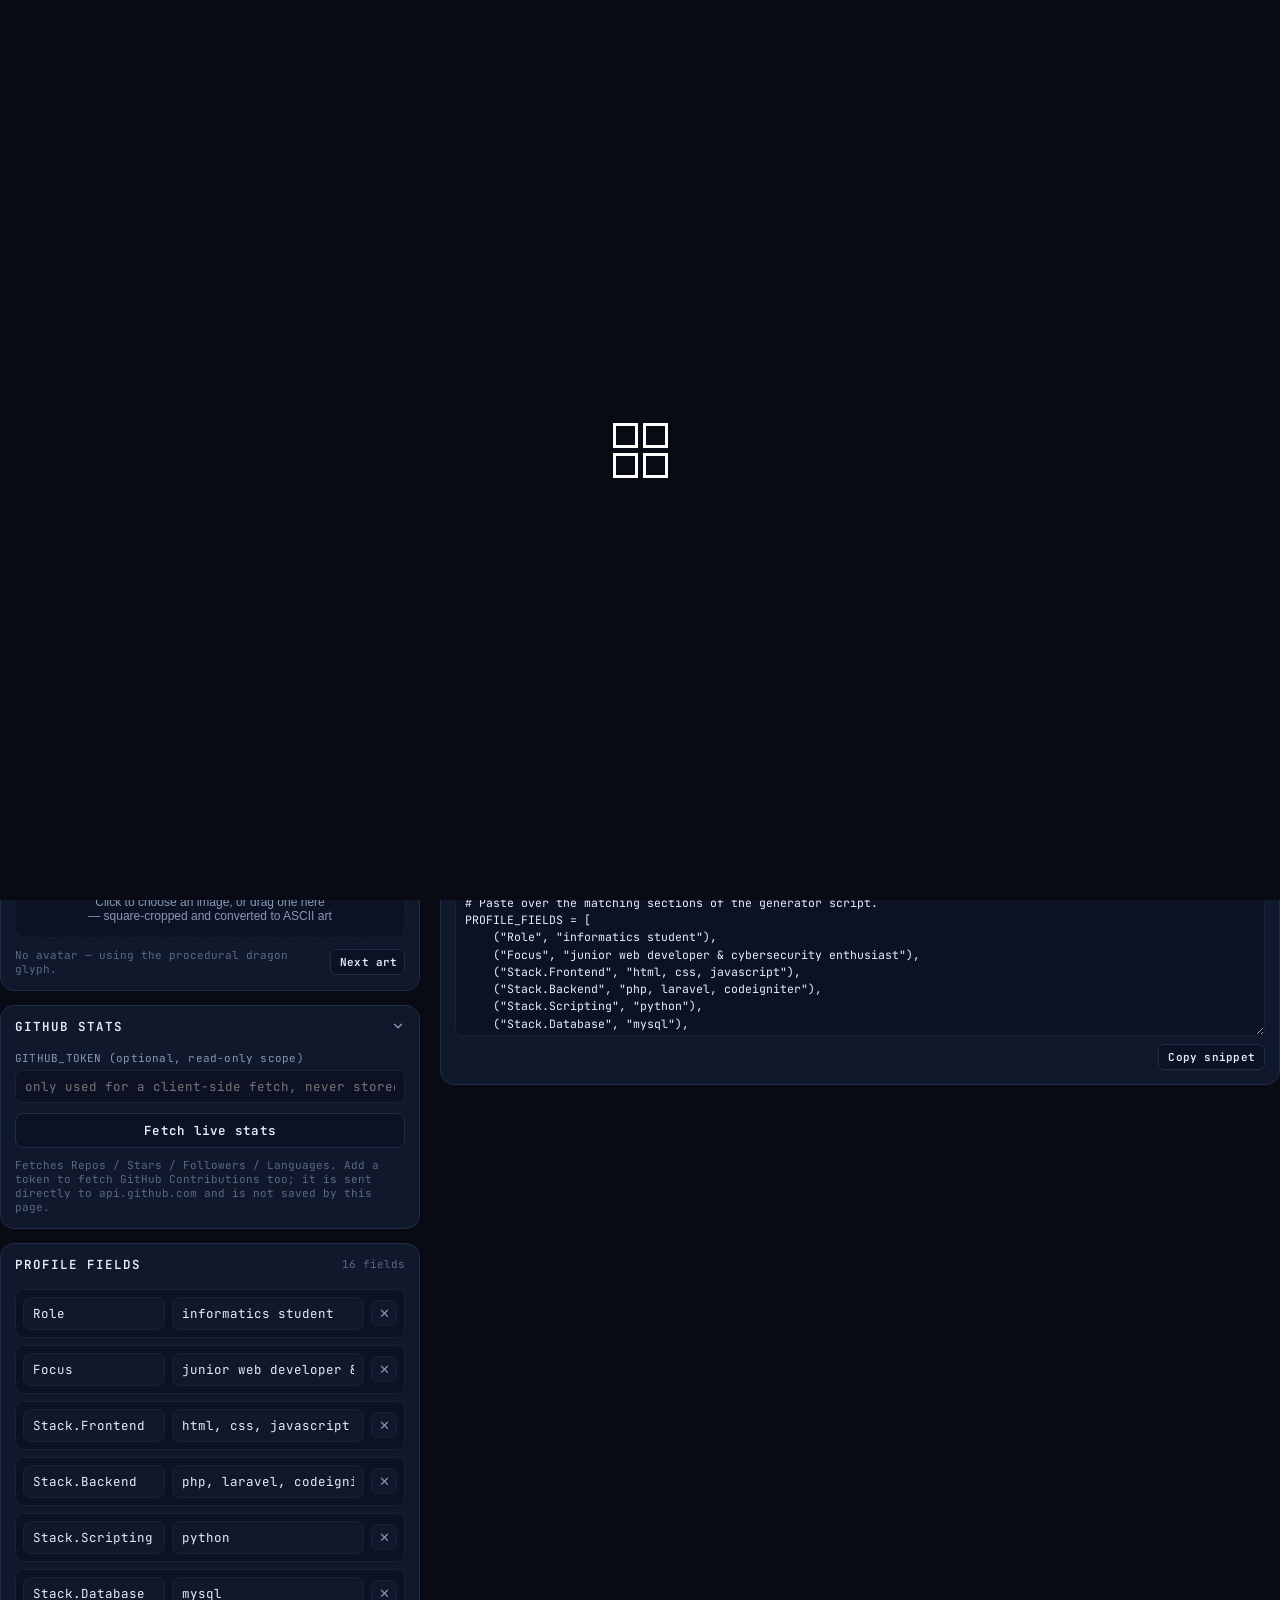
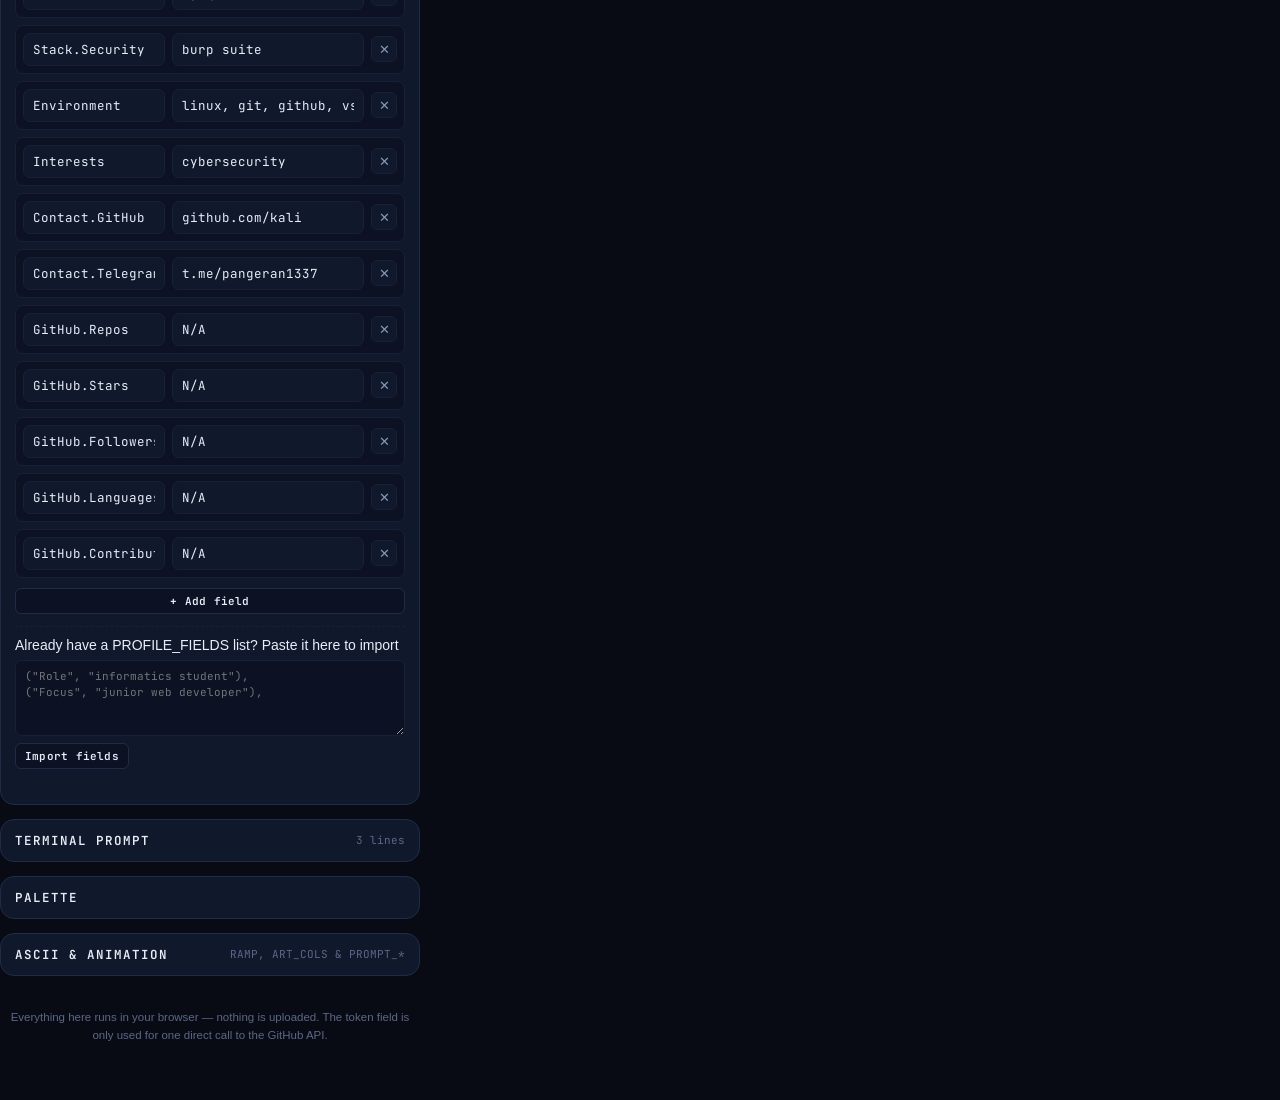
==== commit 1aef6508: "feat: update feature and up v1.4" ====
--- a/index.html
+++ b/index.html
@@ -63,10 +63,12 @@
   <div class="topbar">
     <div class="dots"><span class="dot r"></span><span class="dot y"></span><span class="dot g"></span></div>
     <div class="titles">
-      <h1>ASCII Card Studio — v1.2</h1>
+      <h1>ASCII Card Studio — v1.4</h1>
       <p>Visually design the Kali-styled README card, then copy the config straight back into <code class="inline">profile.svg</code>'s generator script.</p>
     </div>
     <div class="actions">
+      <button class="btn" id="btnUndo" type="button" disabled title="Undo (Ctrl+Z)">Undo</button>
+      <button class="btn" id="btnRedo" type="button" disabled title="Redo (Ctrl+Y)">Redo</button>
       <button class="btn" id="btnReset" type="button">Reset defaults</button>
     </div>
   </div>
@@ -135,7 +137,7 @@
           <div class="row">
             <button class="btn grow" id="btnFetchStats" type="button">Fetch live stats</button>
           </div>
-          <div class="statustext" id="statsStatus">Repos / Stars / Followers / Languages fill in below on fetch. Contributions is best entered by hand — the contributions API needs a server-side call.</div>
+          <div class="statustext" id="statsStatus">Fetches Repos / Stars / Followers / Languages. Add a token to fetch GitHub Contributions too; it is sent directly to api.github.com and is not saved by this page.</div>
         </div>
       </details>
 
@@ -259,6 +261,7 @@
           <button class="exporttab" data-pane="svg" type="button">SVG markup</button>
           <button class="exporttab" data-pane="config" type="button">Save / load config</button>
         </div>
+        <div class="statustext autosave-status" id="autosaveStatus" role="status" aria-live="polite">Autosaves on this device. GitHub token is never saved.</div>
 
         <div class="exportpane active" data-pane="python">
           <p>Drop this into the script in place of <code class="inline">PROFILE_FIELDS</code>, <code class="inline">PROMPT_COMMANDS</code>, and the color/size constants.</p>
@@ -274,16 +277,34 @@
         </div>
 
         <div class="exportpane" data-pane="svg">
-          <p>Download links can't trigger a save from inside this preview — copy the markup, or open it in a new tab and use the browser's "Save As".</p>
+          <p>Copy the SVG markup or download a static PNG. Choose a scale for a higher-resolution image.</p>
           <textarea id="outSvg" readonly spellcheck="false"></textarea>
           <div class="row">
             <a class="btn small ghost" id="linkOpenSvg" target="_blank" rel="noopener">Open in new tab</a>
             <button class="btn small" id="btnCopySvg" type="button">Copy markup</button>
           </div>
+          <div class="row">
+            <label class="png-scale">
+              <span class="lbl">PNG scale</span>
+              <select id="selPngScale" aria-label="PNG export scale">
+                <option value="1">1×</option>
+                <option value="2">2×</option>
+                <option value="3">3×</option>
+              </select>
+            </label>
+            <button class="btn small primary" id="btnDownloadPng" type="button">Download PNG</button>
+          </div>
+          <div class="statustext" id="pngDownloadStatus" role="status" aria-live="polite"></div>
         </div>
 
         <div class="exportpane" data-pane="config">
           <p>Save your in-progress design to come back to later, including the avatar.</p>
+          <div class="sharebox">
+            <p>Create a link that opens this design in another browser. The original avatar image and GitHub token are never included; an avatar is shared as ASCII art.</p>
+            <div class="row"><button class="btn small" id="btnCreateShareLink" type="button">Create share link</button></div>
+            <textarea id="outShareLink" readonly spellcheck="false" aria-label="Share link" placeholder="Your share link will appear here"></textarea>
+            <div class="statustext" id="shareStatus" role="status" aria-live="polite"></div>
+          </div>
           <textarea id="outConfig" readonly spellcheck="false"></textarea>
           <div class="row">
             <label class="btn small ghost" style="cursor:pointer">Load file<input type="file" id="inpConfigFile" accept="application/json" hidden></label>
--- a/assets/main.css
+++ b/assets/main.css
@@ -152,6 +152,7 @@
   .stagebody.native-art-size svg{max-width:none}
 
   .exporttabs{display:flex;gap:6px;padding:10px 14px 0;flex-wrap:wrap}
+  .autosave-status{padding:7px 14px 0}
   .exporttab{
     font-family:var(--font-display);font-size:11.5px;font-weight:600;color:var(--muted);
     background:transparent;border:1px solid var(--border-soft);border-radius:7px;padding:6px 10px;cursor:pointer;
@@ -162,6 +163,12 @@
   .exportpane textarea{height:150px;font-size:11.5px}
   .exportpane p{margin:0;font-size:11.5px;color:var(--muted);line-height:1.5}
   .exportpane .row{justify-content:flex-end}
+  .sharebox{display:flex;flex-direction:column;gap:8px;padding:10px;border:1px solid var(--border-soft);border-radius:8px;background:var(--panel-2)}
+  .sharebox textarea{height:64px;overflow-wrap:anywhere}
+  .sharebox .row{justify-content:flex-start}
+  .png-scale{display:flex;align-items:center;gap:7px;margin-right:auto}
+  .png-scale .lbl{font-size:11px;color:var(--muted);font-family:var(--font-mono)}
+  .png-scale select{min-width:64px}
 
   code.inline{font-family:var(--font-mono);background:var(--panel-2);border:1px solid var(--border-soft);padding:1px 6px;border-radius:5px;font-size:11.5px}
   .foot{margin-top:18px;font-size:11.5px;color:var(--muted-2);line-height:1.6;text-align:center}
